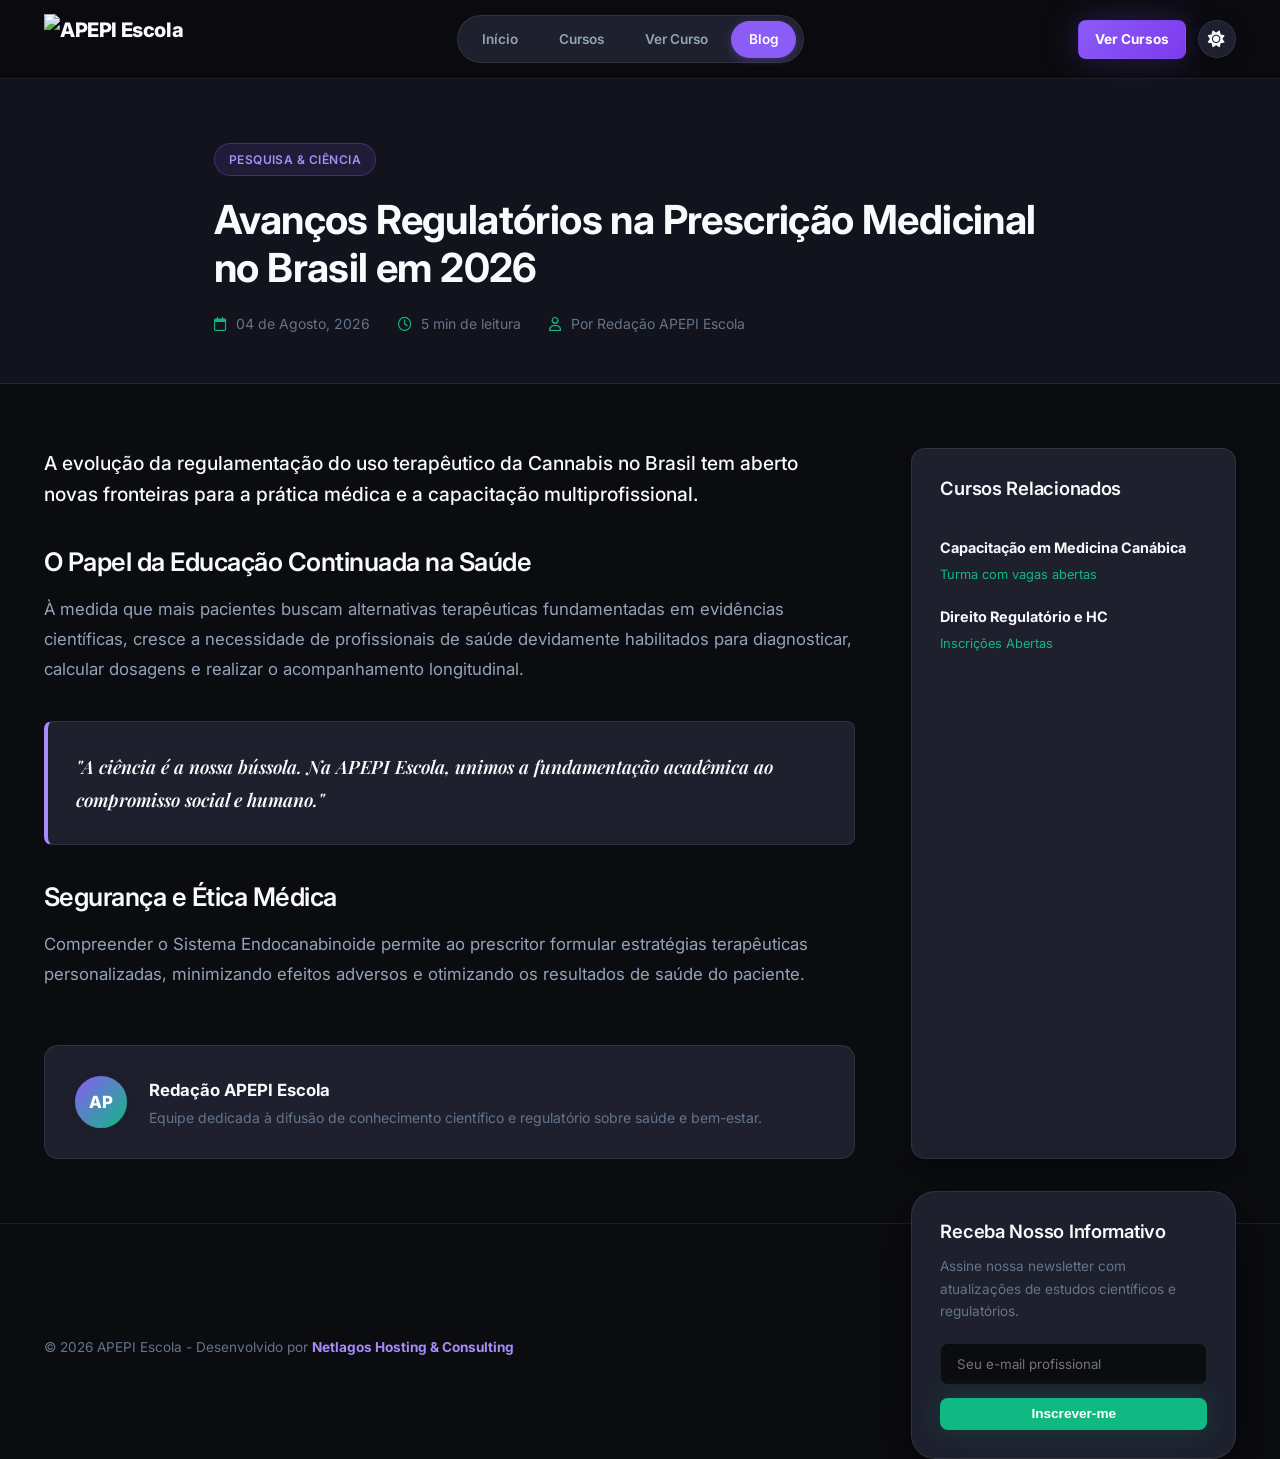
==== blog-single.html @ 11192f86 "Add files via upload" ====
<!DOCTYPE html>
<html lang="pt-BR" data-theme="dark">
<head>
  <meta charset="UTF-8">
  <meta name="viewport" content="width=device-width, initial-scale=1.0">
  <title>Avanços Regulatórios na Prescrição Medicinal - Blog APEPI Escola</title>
  <meta name="description" content="Artigo sobre a evolução da regulamentação do uso terapêutico da Cannabis no Brasil em 2026.">
  <link rel="stylesheet" href="styles.css">
</head>
<body>

  <header class="header-navbar">
    <div class="container navbar-content">
      <a href="index.html" class="brand-logo">
        <img src="assets/logo_apepi_escola_dark.png" alt="APEPI Escola" class="logo-img logo-dark">
        <img src="assets/logo_apepi_escola.png" alt="APEPI Escola" class="logo-img logo-light">
      </a>

      <nav>
        <ul class="nav-links" id="navLinks">
          <li><a href="index.html">Início</a></li>
          <li><a href="index.html#cursos">Cursos</a></li>
          <li><a href="course-detail.html">Ver Curso</a></li>
          <li><a href="blog-single.html" class="active">Blog</a></li>
        </ul>
      </nav>

      <div class="nav-actions">
        <a href="index.html#cursos" class="btn btn-primary btn-sm">Ver Cursos</a>
        <button id="themeToggleBtn" class="theme-toggle-btn" title="Mudar para Modo Claro" aria-label="Mudar para Modo Claro">
          <i class="fa-solid fa-sun"></i>
        </button>
        <button class="mobile-menu-btn" id="mobileMenuBtn" aria-label="Abrir Menu">
          <i class="fa-solid fa-bars"></i>
        </button>
      </div>
    </div>
  </header>

  <section style="padding: 4rem 0 3rem; background: var(--bg-secondary); border-bottom: 1px solid var(--border-color);">
    <div class="container" style="max-width: 900px;">
      <span class="badge badge-purple" style="margin-bottom: 1.25rem;">Pesquisa & Ciência</span>
      <h1 style="font-size:2.5rem; margin-bottom: 1.25rem; line-height:1.2;">Avanços Regulatórios na Prescrição Medicinal no Brasil em 2026</h1>

      <div style="display:flex; align-items:center; gap: 1.75rem; color: var(--text-muted); font-size:0.875rem; flex-wrap:wrap;">
        <span><i class="fa-regular fa-calendar" style="color:var(--secondary); margin-right:0.35rem;"></i> 04 de Agosto, 2026</span>
        <span><i class="fa-regular fa-clock" style="color:var(--secondary); margin-right:0.35rem;"></i> 5 min de leitura</span>
        <span><i class="fa-regular fa-user" style="color:var(--secondary); margin-right:0.35rem;"></i> Por Redação APEPI Escola</span>
      </div>
    </div>
  </section>

  <main class="container" style="padding: 4rem 1.5rem; display:grid; grid-template-columns: 2.5fr 1fr; gap: 3.5rem;">
    <article style="line-height: 1.8; color: var(--text-secondary); font-size: 1.05rem;">
      <p style="font-size: 1.2rem; color: var(--text-primary); font-weight: 500; line-height:1.6; margin-bottom: 1.75rem;">
        A evolução da regulamentação do uso terapêutico da Cannabis no Brasil tem aberto novas fronteiras para a prática médica e a capacitação multiprofissional.
      </p>

      <h2 style="font-size: 1.6rem; color: var(--text-primary); margin: 2.25rem 0 1rem; letter-spacing:-0.02em;">O Papel da Educação Continuada na Saúde</h2>
      <p>
        À medida que mais pacientes buscam alternativas terapêuticas fundamentadas em evidências científicas, cresce a necessidade de profissionais de saúde devidamente habilitados para diagnosticar, calcular dosagens e realizar o acompanhamento longitudinal.
      </p>

      <div style="background: var(--surface); border-left: 4px solid var(--primary-hover); padding: 1.75rem; border-radius: 8px; margin: 2.25rem 0; border: 1px solid var(--border-color); border-left: 4px solid var(--primary-hover);">
        <p class="font-serif" style="margin: 0; color: var(--text-primary); font-size:1.15rem;">
          "A ciência é a nossa bússola. Na APEPI Escola, unimos a fundamentação acadêmica ao compromisso social e humano."
        </p>
      </div>

      <h2 style="font-size: 1.6rem; color: var(--text-primary); margin: 2.25rem 0 1rem; letter-spacing:-0.02em;">Segurança e Ética Médica</h2>
      <p>
        Compreender o Sistema Endocanabinoide permite ao prescritor formular estratégias terapêuticas personalizadas, minimizando efeitos adversos e otimizando os resultados de saúde do paciente.
      </p>

      <div style="background: var(--surface); padding: 1.75rem; border-radius: var(--radius-md); margin-top: 3.5rem; display: flex; gap: 1.25rem; align-items: center; border: 1px solid var(--border-color);">
        <div class="avatar" style="width: 56px; height: 56px; font-weight:800;">AP</div>
        <div>
          <strong style="color: var(--text-primary); font-size:1.05rem; display:block;">Redação APEPI Escola</strong>
          <p style="font-size: 0.875rem; color: var(--text-muted); margin: 0;">Equipe dedicada à difusão de conhecimento científico e regulatório sobre saúde e bem-estar.</p>
        </div>
      </div>
    </article>

    <aside>
      <div class="feature-card" style="margin-bottom: 2rem; padding:1.75rem;">
        <h4 style="margin-bottom:1.25rem;">Cursos Relacionados</h4>
        <ul class="footer-links" style="margin-top: 1rem;">
          <li style="margin-bottom: 1.25rem;">
            <a href="course-detail.html" style="font-weight: 700; color: var(--text-primary); display:block; margin-bottom:0.25rem;">Capacitação em Medicina Canábica</a>
            <p style="font-size:0.8rem; color: var(--secondary); margin:0;">Turma com vagas abertas</p>
          </li>
          <li>
            <a href="course-detail.html" style="font-weight: 700; color: var(--text-primary); display:block; margin-bottom:0.25rem;">Direito Regulatório e HC</a>
            <p style="font-size:0.8rem; color: var(--secondary); margin:0;">Inscrições Abertas</p>
          </li>
        </ul>
      </div>

      <div class="hero-preview-card" style="padding:1.75rem;">
        <h4 style="margin-bottom: 0.75rem;">Receba Nosso Informativo</h4>
        <p style="font-size:0.85rem; color: var(--text-muted); margin-bottom:1.25rem;">Assine nossa newsletter com atualizações de estudos científicos e regulatórios.</p>
        <input type="email" placeholder="Seu e-mail profissional" style="width:100%; padding:0.75rem 1rem; border-radius:var(--radius-sm); border:1px solid var(--border-color); background:var(--bg-primary); color:var(--text-primary); margin-bottom:0.85rem; font-family:var(--font-main);">
        <button class="btn btn-secondary btn-sm" style="width:100%;">Inscrever-me</button>
      </div>
    </aside>
  </main>

  <footer class="site-footer">
    <div class="container footer-bottom" style="border:none;">
      <span>&copy; 2026 APEPI Escola - Desenvolvido por <strong style="color:var(--primary-hover);">Netlagos Hosting & Consulting</strong></span>
      <a href="index.html" class="btn btn-outline btn-sm">Voltar ao Início</a>
    </div>
  </footer>

  <script src="script.js"></script>
</body>
</html>
---- styles.css ----
@import url('https://fonts.googleapis.com/css2?family=Inter:ital,opsz,wght@0,14..32,300..700;1,14..32,300..700&family=Playfair+Display:ital,wght@0,600;0,700;1,600&display=swap');
@import url('https://cdnjs.cloudflare.com/ajax/libs/font-awesome/6.4.0/css/all.min.css');

:root {
  
  --bg-primary: #0B0C10;
  --bg-secondary: #12131C;
  --bg-tertiary: #181A26;
  --surface: #1E202E;
  --surface-hover: #272A3B;

  --text-primary: #F8FAFC;
  --text-secondary: #94A3B8;
  --text-muted: #64748B;

  --primary: #8B5CF6;       
  --primary-hover: #A78BFA;
  --primary-active: #7C3AED;
  --primary-light: rgba(139, 92, 246, 0.12);

  --secondary: #10B981;     
  --secondary-hover: #34D399;
  --secondary-active: #059669;
  --secondary-light: rgba(16, 185, 129, 0.12);

  --accent-gold: #F59E0B;   
  --accent-gold-light: rgba(245, 158, 11, 0.15);

  --success: #10B981;
  --warning: #F59E0B;
  --error: #EF4444;

  --text-on-primary: #FFFFFF;
  --text-on-secondary: #FFFFFF;

  --radius-sm: 8px;
  --radius-md: 14px;
  --radius-lg: 24px;
  --radius-full: 9999px;

  --shadow-sm: 0 4px 16px rgba(0, 0, 0, 0.3);
  --shadow-md: 0 10px 30px rgba(0, 0, 0, 0.4);
  --shadow-lg: 0 20px 50px rgba(0, 0, 0, 0.6);
  --shadow-glow: 0 0 35px rgba(139, 92, 246, 0.25);
  --shadow-emerald: 0 0 30px rgba(16, 185, 129, 0.2);

  --glass-bg: rgba(11, 12, 16, 0.82);
  --glass-card: rgba(30, 32, 46, 0.7);
  --border-color: rgba(255, 255, 255, 0.08);
  --border-hover: rgba(139, 92, 246, 0.4);

  --font-main: 'Inter', -apple-system, BlinkMacSystemFont, 'Segoe UI', Roboto, sans-serif;
  --font-serif: 'Playfair Display', Georgia, serif;
  --transition: all 0.3s cubic-bezier(0.16, 1, 0.3, 1);
}

[data-theme="light"] {
  --bg-primary: #FAFAFC;
  --bg-secondary: #F1F5F9;
  --bg-tertiary: #E2E8F0;
  --surface: #FFFFFF;
  --surface-hover: #F8FAFC;

  --text-primary: #0F172A;
  --text-secondary: #475569;
  --text-muted: #94A3B8;

  --primary: #6D28D9;
  --primary-hover: #7C3AED;
  --primary-active: #5B21B6;
  --primary-light: rgba(109, 40, 217, 0.08);

  --secondary: #059669;
  --secondary-hover: #10B981;
  --secondary-active: #047857;
  --secondary-light: rgba(5, 150, 105, 0.08);

  --accent-gold: #D97706;
  --accent-gold-light: rgba(217, 119, 6, 0.1);

  --text-on-primary: #FFFFFF;
  --text-on-secondary: #FFFFFF;

  --shadow-sm: 0 4px 16px rgba(15, 23, 42, 0.04);
  --shadow-md: 0 10px 30px rgba(15, 23, 42, 0.08);
  --shadow-lg: 0 20px 40px rgba(15, 23, 42, 0.12);
  --shadow-glow: 0 0 25px rgba(109, 40, 217, 0.15);
  --shadow-emerald: 0 0 25px rgba(5, 150, 105, 0.12);

  --glass-bg: rgba(250, 250, 252, 0.88);
  --glass-card: rgba(255, 255, 255, 0.9);
  --border-color: rgba(15, 23, 42, 0.08);
  --border-hover: rgba(109, 40, 217, 0.3);
}

*, *::before, *::after {
  box-sizing: border-box;
  margin: 0;
  padding: 0;
}

html {
  scroll-behavior: smooth;
  font-size: 16px;
}

body {
  background-color: var(--bg-primary);
  color: var(--text-primary);
  font-family: var(--font-main);
  line-height: 1.65;
  font-weight: 400;
  overflow-x: hidden;
  -webkit-font-smoothing: antialiased;
  -moz-osx-font-smoothing: grayscale;
  transition: background-color 0.3s ease, color 0.3s ease;
}

a {
  color: var(--text-primary);
  text-decoration: none;
  transition: var(--transition);
}

a:hover {
  color: var(--primary-hover);
}

h1, h2, h3, h4, h5, h6 {
  color: var(--text-primary);
  font-weight: 600;
  line-height: 1.25;
  letter-spacing: -0.015em;
}

h1 { font-size: 3.25rem; font-weight: 700; }
h2 { font-size: 2.1rem; font-weight: 600; }
h3 { font-size: 1.35rem; font-weight: 600; }
h4 { font-size: 1.15rem; font-weight: 600; }

.font-serif {
  font-family: var(--font-serif);
  font-weight: 600;
  font-style: italic;
}

p {
  color: var(--text-secondary);
  margin-bottom: 1rem;
}

p.muted {
  color: var(--text-muted);
}

.container {
  width: 100%;
  max-width: 1240px;
  margin: 0 auto;
  padding: 0 1.5rem;
}

.header-navbar {
  position: sticky;
  top: 0;
  z-index: 1000;
  background: var(--glass-bg);
  backdrop-filter: blur(24px);
  -webkit-backdrop-filter: blur(24px);
  border-bottom: 1px solid var(--border-color);
  padding: 0.85rem 0;
  transition: var(--transition);
}

.navbar-content {
  display: flex;
  align-items: center;
  justify-content: space-between;
  gap: 1.5rem;
}

.brand-logo {
  display: flex;
  align-items: center;
  gap: 0.75rem;
  font-size: 1.25rem;
  font-weight: 800;
  color: var(--text-primary);
  letter-spacing: -0.02em;
  white-space: nowrap;
}

.brand-logo .logo-img {
  height: clamp(42px, 4vw, 58px);
  max-height: 60px;
  width: auto;
  max-width: 240px;
  object-fit: contain;
  display: block;
  transition: var(--transition);
}

.site-footer .brand-logo .logo-img {
  height: clamp(40px, 3.5vw, 52px);
  max-width: 220px;
}

.brand-logo .logo-dark {
  display: none;
}

.brand-logo .logo-light {
  display: block;
}

[data-theme="dark"] .brand-logo .logo-dark {
  display: block;
}

[data-theme="dark"] .brand-logo .logo-light {
  display: none;
}

[data-theme="light"] .brand-logo .logo-dark {
  display: none;
}

[data-theme="light"] .brand-logo .logo-light {
  display: block;
}

.brand-logo:hover .logo-img {
  transform: scale(1.03);
}

.brand-logo .logo-icon {
  width: 38px;
  height: 38px;
  background: linear-gradient(135deg, var(--primary), var(--secondary));
  border-radius: var(--radius-sm);
  display: flex;
  align-items: center;
  justify-content: center;
  color: #FFFFFF;
  font-size: 1.1rem;
  box-shadow: 0 4px 14px rgba(139, 92, 246, 0.35);
}

.brand-logo span strong {
  color: var(--primary-hover);
  font-weight: 800;
}

.nav-links {
  display: flex;
  align-items: center;
  gap: 0.35rem;
  list-style: none;
  background: var(--surface);
  padding: 0.3rem 0.4rem;
  border-radius: var(--radius-full);
  border: 1px solid var(--border-color);
}

.nav-links li a {
  display: inline-block;
  padding: 0.45rem 1.1rem;
  border-radius: var(--radius-full);
  font-size: 0.85rem;
  font-weight: 600;
  color: var(--text-secondary);
  white-space: nowrap;
  transition: var(--transition);
  text-align: center;
}

.nav-links li a:hover {
  color: var(--text-primary);
  background: var(--surface-hover);
}

.nav-links li a.active {
  color: #FFFFFF !important;
  background: var(--primary);
  box-shadow: 0 2px 10px rgba(139, 92, 246, 0.35);
}

.nav-actions {
  display: flex;
  align-items: center;
  gap: 0.75rem;
  white-space: nowrap;
}

.theme-toggle-btn {
  width: 38px;
  height: 38px;
  border-radius: var(--radius-full);
  background: var(--surface);
  border: 1px solid var(--border-color);
  color: var(--text-primary);
  display: flex;
  align-items: center;
  justify-content: center;
  font-size: 1.05rem;
  cursor: pointer;
  transition: var(--transition);
  box-shadow: var(--shadow-sm);
}
  cursor: pointer;
  transition: var(--transition);
  box-shadow: var(--shadow-sm);
}

.theme-toggle-btn:hover {
  background: var(--surface-hover);
  color: var(--secondary);
  transform: rotate(15deg) scale(1.05);
  border-color: var(--secondary);
}

.mobile-menu-btn {
  display: none;
  background: transparent;
  border: none;
  color: var(--text-primary);
  font-size: 1.4rem;
  cursor: pointer;
}

.btn {
  display: inline-flex;
  align-items: center;
  justify-content: center;
  gap: 0.6rem;
  padding: 0.75rem 1.5rem;
  font-size: 0.925rem;
  font-weight: 700;
  border-radius: var(--radius-md);
  cursor: pointer;
  border: 1px solid transparent;
  transition: var(--transition);
  text-align: center;
  white-space: nowrap;
}

.btn-primary {
  background: linear-gradient(135deg, var(--primary), var(--primary-active));
  color: var(--text-on-primary) !important;
  box-shadow: var(--shadow-glow);
}

.btn-primary:hover {
  background: linear-gradient(135deg, var(--primary-hover), var(--primary));
  transform: translateY(-2px);
  box-shadow: 0 8px 25px rgba(139, 92, 246, 0.4);
}

.btn-secondary {
  background: var(--secondary);
  color: var(--text-on-secondary) !important;
  box-shadow: var(--shadow-emerald);
}

.btn-secondary:hover {
  background: var(--secondary-hover);
  transform: translateY(-2px);
}

.btn-outline {
  background: transparent;
  color: var(--text-primary) !important;
  border-color: var(--border-color);
}

.btn-outline:hover {
  border-color: var(--primary);
  background: var(--primary-light);
  color: var(--primary-hover) !important;
}

.btn-ghost {
  background: var(--surface);
  color: var(--text-primary) !important;
  border-color: var(--border-color);
}

.btn-ghost:hover {
  background: var(--surface-hover);
  border-color: var(--secondary);
}

.btn-sm {
  padding: 0.45rem 1rem;
  font-size: 0.85rem;
  border-radius: var(--radius-sm);
}

.btn-lg {
  padding: 1rem 2rem;
  font-size: 1.05rem;
  border-radius: var(--radius-md);
}

.badge {
  display: inline-flex;
  align-items: center;
  gap: 0.4rem;
  padding: 0.35rem 0.85rem;
  border-radius: var(--radius-full);
  font-size: 0.75rem;
  font-weight: 600;
  text-transform: uppercase;
  letter-spacing: 0.04em;
}

.badge-purple {
  background: var(--primary-light);
  color: var(--primary-hover);
  border: 1px solid rgba(139, 92, 246, 0.3);
}

.badge-green {
  background: var(--secondary-light);
  color: var(--secondary-hover);
  border: 1px solid rgba(16, 185, 129, 0.3);
}

.badge-gold {
  background: var(--accent-gold-light);
  color: var(--accent-gold);
  border: 1px solid rgba(245, 158, 11, 0.3);
}

.hero-section {
  padding: 4.5rem 0 3.5rem;
  background: radial-gradient(circle at 80% 10%, rgba(139, 92, 246, 0.12) 0%, transparent 60%),
              radial-gradient(circle at 20% 80%, rgba(16, 185, 129, 0.08) 0%, transparent 50%),
              var(--bg-primary);
  position: relative;
  overflow: hidden;
}

.hero-slider-container {
  position: relative;
  width: 100%;
}

.hero-slides-track {
  display: flex;
  transition: transform 0.65s cubic-bezier(0.16, 1, 0.3, 1);
  width: 100%;
}

.hero-slide {
  min-width: 100%;
  box-sizing: border-box;
  opacity: 0.3;
  transform: scale(0.98);
  transition: opacity 0.65s ease, transform 0.65s ease;
  pointer-events: none;
}

.hero-slide.active {
  opacity: 1;
  transform: scale(1);
  pointer-events: auto;
}

.hero-grid {
  display: grid;
  grid-template-columns: 1.15fr 0.85fr;
  gap: 3.5rem;
  align-items: center;
}

.hero-content .tagline {
  margin-bottom: 1.25rem;
}

.hero-title {
  font-size: 3.25rem;
  line-height: 1.15;
  margin-bottom: 1.5rem;
}

.hero-title .gradient-text {
  background: linear-gradient(135deg, var(--primary-hover) 0%, var(--secondary-hover) 100%);
  -webkit-background-clip: text;
  -webkit-text-fill-color: transparent;
}

.hero-description {
  font-size: 1.1rem;
  color: var(--text-secondary);
  margin-bottom: 2.25rem;
  max-width: 620px;
  line-height: 1.7;
}

.hero-cta {
  display: flex;
  align-items: center;
  gap: 1.25rem;
  flex-wrap: wrap;
  margin-bottom: 3.5rem;
}

.hero-stats {
  display: flex;
  gap: 2.5rem;
  border-top: 1px solid var(--border-color);
  padding-top: 2.25rem;
}

.stat-item h4 {
  font-size: 1.85rem;
  color: var(--text-primary);
  font-weight: 600;
  letter-spacing: -0.015em;
}

.stat-item h4 span {
  color: var(--secondary);
}

.stat-item p {
  font-size: 0.85rem;
  color: var(--text-muted);
  margin: 0;
  font-weight: 500;
}

.hero-visual {
  position: relative;
}

.hero-preview-card {
  background: var(--surface);
  border: 1px solid var(--border-color);
  border-radius: var(--radius-lg);
  overflow: hidden;
  box-shadow: var(--shadow-lg);
  position: relative;
  transition: var(--transition);
}

.hero-preview-card:hover {
  border-color: var(--primary-hover);
  box-shadow: var(--shadow-glow);
}

.hero-preview-thumb {
  width: 100%;
  height: 240px;
  background: linear-gradient(135deg, #1E1B4B 0%, #064E3B 100%);
  position: relative;
  display: flex;
  align-items: center;
  justify-content: center;
  cursor: pointer;
}

.play-trigger {
  width: 68px;
  height: 68px;
  border-radius: var(--radius-full);
  background: rgba(255, 255, 255, 0.2);
  backdrop-filter: blur(12px);
  border: 2px solid rgba(255, 255, 255, 0.8);
  color: #FFFFFF;
  display: flex;
  align-items: center;
  justify-content: center;
  font-size: 1.5rem;
  padding-left: 4px;
  transition: var(--transition);
  box-shadow: 0 0 30px rgba(0, 0, 0, 0.4);
}

.hero-preview-thumb:hover .play-trigger {
  transform: scale(1.1);
  background: var(--primary);
  border-color: #FFFFFF;
}

.hero-preview-body {
  padding: 1.75rem;
}

.floating-badge {
  position: absolute;
  bottom: -18px;
  left: -20px;
  background: var(--surface);
  border: 1px solid var(--secondary);
  border-radius: var(--radius-md);
  padding: 0.9rem 1.25rem;
  display: flex;
  align-items: center;
  gap: 1rem;
  box-shadow: var(--shadow-md);
}

.floating-badge i {
  font-size: 1.6rem;
  color: var(--secondary);
}

.floating-badge strong {
  display: block;
  font-size: 0.9rem;
  color: var(--text-primary);
}

.floating-badge span {
  font-size: 0.775rem;
  color: var(--text-muted);
}

.slider-nav-controls {
  display: flex;
  align-items: center;
  justify-content: space-between;
  margin-top: 2.5rem;
  padding-top: 1.5rem;
  border-top: 1px solid var(--border-color);
  gap: 1.5rem;
  flex-wrap: wrap;
}

.slider-arrows {
  display: flex;
  gap: 0.75rem;
}

.slider-arrow-btn {
  width: 44px;
  height: 44px;
  border-radius: var(--radius-full);
  background: var(--surface);
  border: 1px solid var(--border-color);
  color: var(--text-primary);
  display: flex;
  align-items: center;
  justify-content: center;
  font-size: 1rem;
  cursor: pointer;
  transition: var(--transition);
  box-shadow: var(--shadow-sm);
}

.slider-arrow-btn:hover {
  background: var(--primary);
  color: #FFFFFF;
  border-color: var(--primary);
  transform: translateY(-2px);
  box-shadow: var(--shadow-glow);
}

.slider-indicators-wrapper {
  display: flex;
  align-items: center;
  gap: 1.5rem;
  flex: 1;
  max-width: 540px;
}

.slider-dots {
  display: flex;
  gap: 0.6rem;
  align-items: center;
}

.slider-dot {
  width: 10px;
  height: 10px;
  border-radius: var(--radius-full);
  background: var(--text-muted);
  opacity: 0.4;
  border: none;
  cursor: pointer;
  transition: var(--transition);
}

.slider-dot.active {
  width: 28px;
  opacity: 1;
  background: linear-gradient(90deg, var(--primary), var(--secondary));
}

.slider-counter {
  font-size: 0.85rem;
  font-weight: 700;
  color: var(--text-secondary);
  letter-spacing: 0.05em;
  white-space: nowrap;
}

.slider-progress-track {
  height: 4px;
  flex: 1;
  background: var(--surface);
  border: 1px solid var(--border-color);
  border-radius: var(--radius-full);
  overflow: hidden;
  position: relative;
}

.slider-progress-bar {
  height: 100%;
  width: 0%;
  background: linear-gradient(90deg, var(--primary), var(--secondary));
  transition: width 0.1s linear;
}

.section-header {
  text-align: center;
  max-width: 720px;
  margin: 0 auto 3.5rem;
}

.section-header h2 {
  margin-top: 0.6rem;
  margin-bottom: 0.85rem;
}

.category-pills {
  display: flex;
  justify-content: center;
  gap: 0.75rem;
  margin-top: 1.75rem;
  flex-wrap: wrap;
}

.pill-btn {
  padding: 0.55rem 1.25rem;
  border-radius: var(--radius-full);
  font-size: 0.875rem;
  font-weight: 600;
  background: var(--surface);
  border: 1px solid var(--border-color);
  color: var(--text-secondary);
  cursor: pointer;
  transition: var(--transition);
}

.pill-btn.active,
.pill-btn:hover {
  background: var(--primary);
  color: #FFFFFF;
  border-color: var(--primary);
  box-shadow: var(--shadow-glow);
}

.features-section {
  padding: 5.5rem 0;
  background-color: var(--bg-secondary);
}

.grid-3 {
  display: grid;
  grid-template-columns: repeat(3, 1fr);
  gap: 2rem;
}

.feature-card {
  background: var(--surface);
  border-radius: var(--radius-md);
  padding: 2.25rem;
  border: 1px solid var(--border-color);
  box-shadow: var(--shadow-sm);
  transition: var(--transition);
  height: 100%;
  display: flex;
  flex-direction: column;
}

.feature-card:hover {
  transform: translateY(-6px);
  border-color: var(--primary-hover);
  box-shadow: var(--shadow-md);
}

.feature-icon {
  width: 54px;
  height: 54px;
  border-radius: var(--radius-sm);
  background: var(--primary-light);
  color: var(--primary-hover);
  display: flex;
  align-items: center;
  justify-content: center;
  font-size: 1.4rem;
  margin-bottom: 1.5rem;
}

.courses-section {
  padding: 5.5rem 0;
}

.course-card {
  background: var(--surface);
  border-radius: var(--radius-md);
  overflow: hidden;
  border: 1px solid var(--border-color);
  box-shadow: var(--shadow-sm);
  display: flex;
  flex-direction: column;
  transition: var(--transition);
}

.course-card:hover {
  transform: translateY(-8px);
  box-shadow: var(--shadow-lg);
  border-color: var(--secondary);
}

.course-thumb {
  height: 210px;
  position: relative;
  overflow: hidden;
  background: linear-gradient(135deg, var(--bg-secondary), var(--surface-hover));
  display: flex;
  align-items: center;
  justify-content: center;
}

.course-thumb-gradient-1 {
  background: linear-gradient(135deg, #2E1065 0%, #064E3B 100%);
}

.course-thumb-gradient-2 {
  background: linear-gradient(135deg, #1E293B 0%, #4C1D95 100%);
}

.course-thumb-gradient-3 {
  background: linear-gradient(135deg, #065F46 0%, #111827 100%);
}

.course-thumb i.main-icon {
  font-size: 3.5rem;
  color: rgba(255, 255, 255, 0.25);
  transition: var(--transition);
}

.course-card:hover .course-thumb i.main-icon {
  transform: scale(1.15);
  color: rgba(255, 255, 255, 0.4);
}

.course-thumb .badge {
  position: absolute;
  top: 1rem;
  right: 1rem;
  z-index: 2;
}

.course-body {
  padding: 1.75rem;
  flex: 1;
  display: flex;
  flex-direction: column;
}

.course-meta {
  display: flex;
  gap: 1rem;
  font-size: 0.825rem;
  color: var(--text-muted);
  margin-bottom: 0.75rem;
  align-items: center;
}

.course-meta span i {
  color: var(--secondary);
  margin-right: 0.35rem;
}

.course-title {
  font-size: 1.25rem;
  margin-bottom: 0.75rem;
  line-height: 1.35;
}

.course-rating {
  display: flex;
  align-items: center;
  gap: 0.4rem;
  font-size: 0.85rem;
  color: var(--accent-gold);
  margin-bottom: 1rem;
  font-weight: 700;
}

.course-footer {
  margin-top: auto;
  padding-top: 1.25rem;
  border-top: 1px solid var(--border-color);
  display: flex;
  align-items: center;
  justify-content: space-between;
}

.course-price {
  font-size: 1.35rem;
  font-weight: 800;
  color: var(--text-primary);
}

.palette-section {
  padding: 5rem 0;
  background: var(--bg-tertiary);
  border-top: 1px solid var(--border-color);
}

.swatch-grid {
  display: grid;
  grid-template-columns: repeat(auto-fit, minmax(200px, 1fr));
  gap: 1.25rem;
}

.swatch-card {
  border-radius: var(--radius-md);
  padding: 1.35rem;
  border: 1px solid var(--border-color);
  display: flex;
  flex-direction: column;
  justify-content: space-between;
  height: 130px;
  font-weight: 700;
  font-size: 0.9rem;
  box-shadow: var(--shadow-sm);
}

.wcag-badge {
  font-size: 0.725rem;
  padding: 0.25rem 0.6rem;
  border-radius: 4px;
  align-self: flex-start;
  font-weight: 700;
}

.testimonials-section {
  padding: 5.5rem 0;
  background-color: var(--bg-secondary);
}

.testimonial-card {
  background: var(--surface);
  padding: 2.25rem;
  border-radius: var(--radius-md);
  border: 1px solid var(--border-color);
  box-shadow: var(--shadow-sm);
  display: flex;
  flex-direction: column;
  justify-content: space-between;
}

.testimonial-card .quote-icon {
  font-size: 1.75rem;
  color: var(--primary-hover);
  margin-bottom: 1rem;
}

.user-profile {
  display: flex;
  align-items: center;
  gap: 1rem;
  margin-top: 1.75rem;
}

.avatar {
  width: 48px;
  height: 48px;
  border-radius: var(--radius-full);
  background: linear-gradient(135deg, var(--primary), var(--secondary));
  display: flex;
  align-items: center;
  justify-content: center;
  font-weight: 700;
  color: #FFFFFF;
  border: 2px solid var(--surface);
  box-shadow: 0 0 10px rgba(0,0,0,0.2);
}

.cta-banner {
  padding: 5.5rem 0;
  background: linear-gradient(135deg, var(--bg-secondary) 0%, var(--surface) 100%);
  border-top: 1px solid var(--border-color);
  text-align: center;
}

.cta-box {
  max-width: 800px;
  margin: 0 auto;
}

.site-footer {
  background: var(--bg-primary);
  border-top: 1px solid var(--border-color);
  padding: 4.5rem 0 2rem;
  color: var(--text-muted);
}

.footer-grid {
  display: grid;
  grid-template-columns: 2fr 1fr 1fr 1.5fr;
  gap: 3.5rem;
  margin-bottom: 3.5rem;
}

.footer-col h4 {
  color: var(--text-primary);
  margin-bottom: 1.25rem;
  font-size: 1.05rem;
}

.footer-links {
  list-style: none;
}

.footer-links li {
  margin-bottom: 0.65rem;
}

.footer-links a {
  color: var(--text-secondary);
  font-size: 0.9rem;
}

.footer-links a:hover {
  color: var(--secondary);
}

.footer-bottom {
  display: flex;
  justify-content: space-between;
  align-items: center;
  padding-top: 2rem;
  border-top: 1px solid var(--border-color);
  font-size: 0.85rem;
}

.modal-overlay {
  position: fixed;
  top: 0;
  left: 0;
  width: 100%;
  height: 100%;
  background: rgba(0, 0, 0, 0.85);
  backdrop-filter: blur(12px);
  z-index: 2000;
  display: flex;
  align-items: center;
  justify-content: center;
  opacity: 0;
  visibility: hidden;
  transition: var(--transition);
}

.modal-overlay.active {
  opacity: 1;
  visibility: visible;
}

.modal-content {
  background: var(--surface);
  width: 90%;
  max-width: 800px;
  border-radius: var(--radius-lg);
  border: 1px solid var(--border-color);
  overflow: hidden;
  box-shadow: var(--shadow-lg);
  position: relative;
  transform: scale(0.95);
  transition: var(--transition);
}

.modal-overlay.active .modal-content {
  transform: scale(1);
}

.modal-header {
  padding: 1.25rem 1.75rem;
  border-bottom: 1px solid var(--border-color);
  display: flex;
  align-items: center;
  justify-content: space-between;
}

.modal-close {
  background: transparent;
  border: none;
  color: var(--text-muted);
  font-size: 1.4rem;
  cursor: pointer;
  transition: var(--transition);
}

.modal-close:hover {
  color: var(--error);
}

.modal-body {
  padding: 2rem;
  text-align: center;
}

.video-placeholder {
  width: 100%;
  height: 380px;
  background: #000;
  border-radius: var(--radius-md);
  display: flex;
  flex-direction: column;
  align-items: center;
  justify-content: center;
  color: #FFF;
  position: relative;
}

@media (max-width: 1024px) {
  .nav-links {
    display: none;
    position: absolute;
    top: calc(100% + 0.5rem);
    left: 1.5rem;
    right: 1.5rem;
    width: auto;
    background: var(--surface);
    flex-direction: column;
    padding: 1rem;
    gap: 0.5rem;
    border-radius: var(--radius-md);
    border: 1px solid var(--border-color);
    box-shadow: var(--shadow-lg);
  }

  .nav-links li {
    width: 100%;
  }

  .nav-links li a {
    display: block;
    width: 100%;
    text-align: left;
    padding: 0.75rem 1.25rem;
  }

  .nav-links.show {
    display: flex;
  }

  .mobile-menu-btn {
    display: block;
  }
}

@media (max-width: 992px) {
  .hero-grid {
    grid-template-columns: 1fr;
    text-align: center;
  }

  .hero-title {
    font-size: 2.75rem;
  }

  .hero-cta, .hero-stats {
    justify-content: center;
  }

  .floating-badge {
    left: 50%;
    transform: translateX(-50%);
    bottom: -25px;
  }

  .grid-3 {
    grid-template-columns: repeat(2, 1fr);
  }

  .footer-grid {
    grid-template-columns: 1fr 1fr;
  }
}

@media (max-width: 768px) {
  .grid-3 {
    grid-template-columns: 1fr;
  }

  .footer-grid {
    grid-template-columns: 1fr;
  }

  .hero-title {
    font-size: 2.25rem;
  }

  .slider-nav-controls {
    flex-direction: column-reverse;
    align-items: center;
    gap: 1.25rem;
  }

  .slider-indicators-wrapper {
    width: 100%;
    max-width: 100%;
  }
}
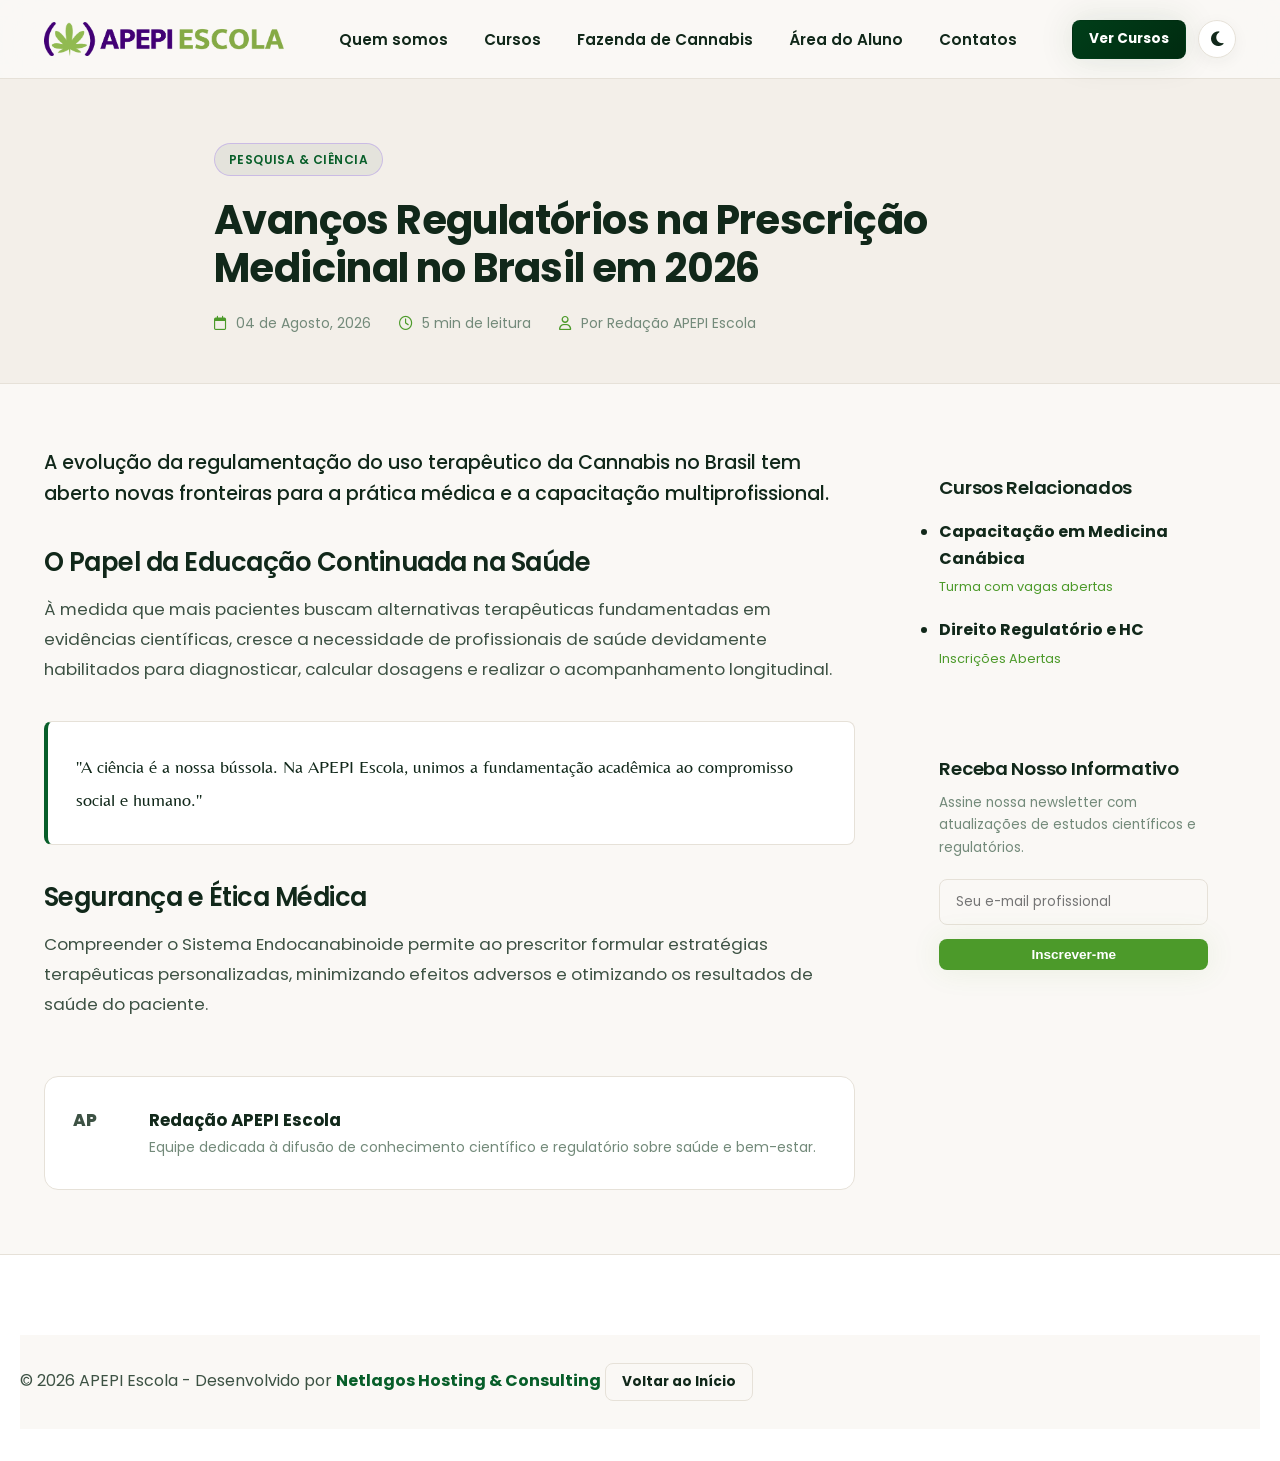
==== commit 37fdab4f: "Ajustes de responsividade em todos os dispositivos e otimizacao de contraste do tema dark" ====
--- a/blog-single.html
+++ b/blog-single.html
@@ -18,10 +18,11 @@
 
       <nav>
         <ul class="nav-links" id="navLinks">
-          <li><a href="index.html">Início</a></li>
+          <li><a href="quem-somos.html">Quem somos</a></li>
           <li><a href="index.html#cursos">Cursos</a></li>
-          <li><a href="course-detail.html">Ver Curso</a></li>
-          <li><a href="blog-single.html" class="active">Blog</a></li>
+          <li><a href="fazenda.html">Fazenda de Cannabis</a></li>
+          <li><a href="index.html#contato">Área do Aluno</a></li>
+          <li><a href="index.html#contato">Contatos</a></li>
         </ul>
       </nav>
 
@@ -50,7 +51,7 @@
     </div>
   </section>
 
-  <main class="container" style="padding: 4rem 1.5rem; display:grid; grid-template-columns: 2.5fr 1fr; gap: 3.5rem;">
+  <main class="container blog-main-layout">
     <article style="line-height: 1.8; color: var(--text-secondary); font-size: 1.05rem;">
       <p style="font-size: 1.2rem; color: var(--text-primary); font-weight: 500; line-height:1.6; margin-bottom: 1.75rem;">
         A evolução da regulamentação do uso terapêutico da Cannabis no Brasil tem aberto novas fronteiras para a prática médica e a capacitação multiprofissional.
--- a/styles.css
+++ b/styles.css
@@ -1,34 +1,34 @@
-@import url('https://fonts.googleapis.com/css2?family=Inter:ital,opsz,wght@0,14..32,300..700;1,14..32,300..700&family=Playfair+Display:ital,wght@0,600;0,700;1,600&display=swap');
+@import url('https://fonts.googleapis.com/css2?family=Belleza&family=Poppins:ital,wght@0,300;0,400;0,500;0,600;0,700;0,800;1,400&family=Inter:ital,opsz,wght@0,14..32,300..700;1,14..32,300..700&display=swap');
 @import url('https://cdnjs.cloudflare.com/ajax/libs/font-awesome/6.4.0/css/all.min.css');
 
 :root {
-  
-  --bg-primary: #0B0C10;
-  --bg-secondary: #12131C;
-  --bg-tertiary: #181A26;
-  --surface: #1E202E;
-  --surface-hover: #272A3B;
-
-  --text-primary: #F8FAFC;
-  --text-secondary: #94A3B8;
-  --text-muted: #64748B;
-
-  --primary: #8B5CF6;       
-  --primary-hover: #A78BFA;
-  --primary-active: #7C3AED;
-  --primary-light: rgba(139, 92, 246, 0.12);
-
-  --secondary: #10B981;     
-  --secondary-hover: #34D399;
-  --secondary-active: #059669;
-  --secondary-light: rgba(16, 185, 129, 0.12);
-
-  --accent-gold: #F59E0B;   
-  --accent-gold-light: rgba(245, 158, 11, 0.15);
-
-  --success: #10B981;
+  /* Warm Cream Design System (Default / Light Theme) */
+  --bg-primary: #FAF8F5;       /* Creme suave natural */
+  --bg-secondary: #F3EFE9;     /* Creme mais profundo para contrastes */
+  --bg-tertiary: #EAE3D8;      /* Creme médio para bordas/detalhes */
+  --surface: #FFFFFF;          /* Branco puro para cards */
+  --surface-hover: #FCFAF8;
+
+  --text-primary: #11281A;     /* Verde carvão muito escuro para máxima legibilidade */
+  --text-secondary: #3D5244;   /* Verde acinzentado médio */
+  --text-muted: #738A7A;       /* Verde acinzentado claro */
+
+  --primary: #003E19;          /* Deep Forest Green (Selo APEPI) */
+  --primary-hover: #075E29;
+  --primary-active: #002B10;
+  --primary-light: rgba(0, 62, 25, 0.06);
+
+  --secondary: #4C9A2A;        /* Leaf Green */
+  --secondary-hover: #3E831F;
+  --secondary-active: #2C5F13;
+  --secondary-light: rgba(76, 154, 42, 0.08);
+
+  --accent-gold: #D97706;      /* Ouro queimado para destaques premium */
+  --accent-gold-light: rgba(217, 119, 6, 0.1);
+
+  --success: #2E7D32;
   --warning: #F59E0B;
-  --error: #EF4444;
+  --error: #C62828;
 
   --text-on-primary: #FFFFFF;
   --text-on-secondary: #FFFFFF;
@@ -38,59 +38,97 @@
   --radius-lg: 24px;
   --radius-full: 9999px;
 
-  --shadow-sm: 0 4px 16px rgba(0, 0, 0, 0.3);
-  --shadow-md: 0 10px 30px rgba(0, 0, 0, 0.4);
-  --shadow-lg: 0 20px 50px rgba(0, 0, 0, 0.6);
-  --shadow-glow: 0 0 35px rgba(139, 92, 246, 0.25);
-  --shadow-emerald: 0 0 30px rgba(16, 185, 129, 0.2);
-
-  --glass-bg: rgba(11, 12, 16, 0.82);
-  --glass-card: rgba(30, 32, 46, 0.7);
-  --border-color: rgba(255, 255, 255, 0.08);
-  --border-hover: rgba(139, 92, 246, 0.4);
-
-  --font-main: 'Inter', -apple-system, BlinkMacSystemFont, 'Segoe UI', Roboto, sans-serif;
-  --font-serif: 'Playfair Display', Georgia, serif;
-  --transition: all 0.3s cubic-bezier(0.16, 1, 0.3, 1);
-}
-
-[data-theme="light"] {
-  --bg-primary: #FAFAFC;
-  --bg-secondary: #F1F5F9;
-  --bg-tertiary: #E2E8F0;
-  --surface: #FFFFFF;
-  --surface-hover: #F8FAFC;
-
-  --text-primary: #0F172A;
-  --text-secondary: #475569;
-  --text-muted: #94A3B8;
-
-  --primary: #6D28D9;
-  --primary-hover: #7C3AED;
-  --primary-active: #5B21B6;
-  --primary-light: rgba(109, 40, 217, 0.08);
-
-  --secondary: #059669;
-  --secondary-hover: #10B981;
-  --secondary-active: #047857;
-  --secondary-light: rgba(5, 150, 105, 0.08);
-
-  --accent-gold: #D97706;
-  --accent-gold-light: rgba(217, 119, 6, 0.1);
-
-  --text-on-primary: #FFFFFF;
-  --text-on-secondary: #FFFFFF;
-
-  --shadow-sm: 0 4px 16px rgba(15, 23, 42, 0.04);
-  --shadow-md: 0 10px 30px rgba(15, 23, 42, 0.08);
-  --shadow-lg: 0 20px 40px rgba(15, 23, 42, 0.12);
-  --shadow-glow: 0 0 25px rgba(109, 40, 217, 0.15);
-  --shadow-emerald: 0 0 25px rgba(5, 150, 105, 0.12);
-
-  --glass-bg: rgba(250, 250, 252, 0.88);
-  --glass-card: rgba(255, 255, 255, 0.9);
-  --border-color: rgba(15, 23, 42, 0.08);
-  --border-hover: rgba(109, 40, 217, 0.3);
+  --shadow-sm: 0 4px 16px rgba(17, 40, 26, 0.05);
+  --shadow-md: 0 10px 30px rgba(17, 40, 26, 0.08);
+  --shadow-lg: 0 20px 50px rgba(17, 40, 26, 0.12);
+  --shadow-glow: 0 0 35px rgba(0, 62, 25, 0.12);
+  --shadow-emerald: 0 0 30px rgba(76, 154, 42, 0.1);
+
+  --glass-bg: rgba(250, 248, 245, 0.85);
+  --glass-card: rgba(255, 255, 255, 0.85);
+  --border-color: #E6E1D8;
+  --border-hover: rgba(0, 62, 25, 0.3);
+
+  --font-main: 'Poppins', 'Inter', -apple-system, BlinkMacSystemFont, 'Segoe UI', Roboto, sans-serif;
+  --font-serif: 'Belleza', 'Playfair Display', Georgia, serif;
+  --transition: all 0.35s cubic-bezier(0.16, 1, 0.3, 1);
+}
+
+[data-theme="dark"] {
+  /* Premium Luminous Emerald Obsidian Theme */
+  --bg-primary: #070C0A;       /* Preto carvão com profundidade florestal */
+  --bg-secondary: #0D1411;     /* Superfície secundária refinada */
+  --bg-tertiary: #131E19;      /* Tom de divisão e cartões profundos */
+  --surface: #101914;          /* Ardósia escura com toque esmeralda */
+  --surface-hover: #17241D;    /* Destaque ao passar o mouse */
+
+  --text-primary: #F1F7F4;     /* Branco esmeralda límpido e de altíssimo contraste */
+  --text-secondary: #B0C4B8;   /* Cinza esverdeado claro altamente legível */
+  --text-muted: #7E9689;       /* Tom atenuado, porém claro e nítido */
+
+  --primary: #2EAD65;          /* Verde Esmeralda Vibrante (Leitura perfeita sobre fundo escuro) */
+  --primary-hover: #3ADB7F;    /* Esmeralda luminoso em hover */
+  --primary-active: #228B4E;   /* Esmeralda denso para estados ativos */
+  --primary-light: rgba(46, 173, 101, 0.16);
+
+  --secondary: #4ADE80;        /* Verde Folha Luminous para ícones, badges e destaques */
+  --secondary-hover: #22C55E;  /* Verde vibrante para hover */
+  --secondary-active: #16A34A;
+  --secondary-light: rgba(74, 222, 128, 0.15);
+
+  --accent-gold: #F59E0B;      /* Dourado quente e radiante para destaques premium */
+  --accent-gold-light: rgba(245, 158, 11, 0.15);
+
+  --text-on-primary: #050806;
+  --text-on-secondary: #050806;
+
+  --shadow-sm: 0 4px 20px rgba(0, 0, 0, 0.6);
+  --shadow-md: 0 12px 35px rgba(0, 0, 0, 0.7);
+  --shadow-lg: 0 24px 60px rgba(0, 0, 0, 0.8);
+  --shadow-glow: 0 0 25px rgba(46, 173, 101, 0.25);      /* Brilho esmeralda sofisticado */
+  --shadow-emerald: 0 0 25px rgba(74, 222, 128, 0.2);   /* Brilho folha luminoso */
+
+  --glass-bg: rgba(7, 12, 10, 0.92);
+  --glass-card: rgba(16, 25, 20, 0.9);
+  --border-color: rgba(255, 255, 255, 0.08);       /* Linhas de divisão sutis e elegantes */
+  --border-hover: rgba(74, 222, 128, 0.4);
+}
+
+/* Specific Dark Mode Icon & Contrast Enhancements */
+[data-theme="dark"] .stat-icon-wrapper,
+[data-theme="dark"] .dif-icon-holder,
+[data-theme="dark"] .card-badge-icon,
+[data-theme="dark"] .acc-icon,
+[data-theme="dark"] .sticky-icon,
+[data-theme="dark"] .flow-step-icon,
+[data-theme="dark"] .cfc-icon-wrapper,
+[data-theme="dark"] .aud-icon,
+[data-theme="dark"] .contact-icon-pill,
+[data-theme="dark"] .cta-icon-holder,
+[data-theme="dark"] .service-inc-card i {
+  color: var(--secondary) !important;
+  background: var(--secondary-light);
+  border: 1px solid rgba(74, 222, 128, 0.2);
+  box-shadow: 0 0 15px rgba(74, 222, 128, 0.12);
+}
+
+[data-theme="dark"] .btn-primary {
+  background: linear-gradient(135deg, #259654, #1B7540);
+  color: #FFFFFF !important;
+}
+
+[data-theme="dark"] .btn-primary:hover {
+  background: linear-gradient(135deg, #2EAD65, #228B4E);
+  box-shadow: 0 8px 25px rgba(46, 173, 101, 0.4);
+}
+
+[data-theme="dark"] .btn-secondary {
+  background: var(--secondary);
+  color: #050806 !important;
+}
+
+[data-theme="dark"] .btn-secondary:hover {
+  background: var(--secondary-hover);
 }
 
 *, *::before, *::after {
@@ -140,8 +178,7 @@
 
 .font-serif {
   font-family: var(--font-serif);
-  font-weight: 600;
-  font-style: italic;
+  font-style: normal;
 }
 
 p {
@@ -254,35 +291,55 @@
 .nav-links {
   display: flex;
   align-items: center;
-  gap: 0.35rem;
+  gap: 2.25rem;
   list-style: none;
-  background: var(--surface);
-  padding: 0.3rem 0.4rem;
-  border-radius: var(--radius-full);
-  border: 1px solid var(--border-color);
+  background: transparent;
+  padding: 0;
+  border-radius: 0;
+  border: none;
+  margin: 0;
 }
 
 .nav-links li a {
+  position: relative;
   display: inline-block;
-  padding: 0.45rem 1.1rem;
-  border-radius: var(--radius-full);
-  font-size: 0.85rem;
+  padding: 0.5rem 0;
+  font-size: 0.95rem;
   font-weight: 600;
-  color: var(--text-secondary);
+  color: var(--text-primary);
   white-space: nowrap;
-  transition: var(--transition);
-  text-align: center;
+  transition: color 0.25s ease;
+  text-decoration: none;
+}
+
+.nav-links li a::after {
+  content: '';
+  position: absolute;
+  bottom: -2px;
+  left: 0;
+  width: 100%;
+  height: 2.5px;
+  background-color: var(--primary);
+  border-radius: 2px;
+  transform: scaleX(0);
+  transform-origin: center;
+  transition: transform 0.25s cubic-bezier(0.16, 1, 0.3, 1);
 }
 
 .nav-links li a:hover {
-  color: var(--text-primary);
-  background: var(--surface-hover);
+  color: var(--primary-hover);
 }
 
 .nav-links li a.active {
-  color: #FFFFFF !important;
-  background: var(--primary);
-  box-shadow: 0 2px 10px rgba(139, 92, 246, 0.35);
+  color: var(--primary) !important;
+  font-weight: 700;
+  background: transparent;
+  box-shadow: none;
+}
+
+.nav-links li a.active::after,
+.nav-links li a:hover::after {
+  transform: scaleX(1);
 }
 
 .nav-actions {
@@ -303,10 +360,6 @@
   align-items: center;
   justify-content: center;
   font-size: 1.05rem;
-  cursor: pointer;
-  transition: var(--transition);
-  box-shadow: var(--shadow-sm);
-}
   cursor: pointer;
   transition: var(--transition);
   box-shadow: var(--shadow-sm);
@@ -432,781 +485,2598 @@
   border: 1px solid rgba(245, 158, 11, 0.3);
 }
 
-.hero-section {
-  padding: 4.5rem 0 3.5rem;
-  background: radial-gradient(circle at 80% 10%, rgba(139, 92, 246, 0.12) 0%, transparent 60%),
-              radial-gradient(circle at 20% 80%, rgba(16, 185, 129, 0.08) 0%, transparent 50%),
+/* --- NEW PREMIUM LAYOUT SECTIONS --- */
+
+/* Highlight underline design */
+.highlight-line {
+  position: relative;
+  display: inline-block;
+  color: var(--primary);
+}
+.highlight-line::after {
+  content: '';
+  position: absolute;
+  left: 0;
+  bottom: 4px;
+  width: 100%;
+  height: 6px;
+  background: var(--secondary);
+  border-radius: var(--radius-full);
+  z-index: -1;
+  opacity: 0.75;
+}
+
+/* Home Hero Section */
+.hero-home {
+  padding: 5.5rem 0 4.5rem;
+  background: radial-gradient(circle at 10% 20%, rgba(76, 154, 42, 0.04) 0%, transparent 40%),
+              radial-gradient(circle at 90% 80%, rgba(0, 62, 25, 0.03) 0%, transparent 50%),
               var(--bg-primary);
-  position: relative;
   overflow: hidden;
-}
-
-.hero-slider-container {
-  position: relative;
-  width: 100%;
-}
-
-.hero-slides-track {
-  display: flex;
-  transition: transform 0.65s cubic-bezier(0.16, 1, 0.3, 1);
-  width: 100%;
-}
-
-.hero-slide {
-  min-width: 100%;
-  box-sizing: border-box;
-  opacity: 0.3;
-  transform: scale(0.98);
-  transition: opacity 0.65s ease, transform 0.65s ease;
-  pointer-events: none;
-}
-
-.hero-slide.active {
-  opacity: 1;
-  transform: scale(1);
-  pointer-events: auto;
 }
 
 .hero-grid {
   display: grid;
-  grid-template-columns: 1.15fr 0.85fr;
-  gap: 3.5rem;
-  align-items: center;
-}
-
-.hero-content .tagline {
-  margin-bottom: 1.25rem;
+  grid-template-columns: 1.1fr 0.9fr;
+  gap: 4rem;
+  align-items: center;
 }
 
 .hero-title {
-  font-size: 3.25rem;
+  font-size: 3.5rem;
   line-height: 1.15;
+  color: var(--primary);
   margin-bottom: 1.5rem;
 }
 
-.hero-title .gradient-text {
-  background: linear-gradient(135deg, var(--primary-hover) 0%, var(--secondary-hover) 100%);
-  -webkit-background-clip: text;
-  -webkit-text-fill-color: transparent;
-}
-
-.hero-description {
-  font-size: 1.1rem;
+.hero-desc {
+  font-size: 1.15rem;
   color: var(--text-secondary);
-  margin-bottom: 2.25rem;
-  max-width: 620px;
   line-height: 1.7;
-}
-
-.hero-cta {
-  display: flex;
-  align-items: center;
+  margin-bottom: 2.5rem;
+  max-width: 580px;
+}
+
+.hero-actions {
+  display: flex;
   gap: 1.25rem;
   flex-wrap: wrap;
+}
+
+.hero-image-container {
+  position: relative;
+  display: flex;
+  justify-content: center;
+  align-items: center;
+}
+
+.hero-bg-blob {
+  position: absolute;
+  width: 120%;
+  height: 120%;
+  background: radial-gradient(circle, rgba(76, 154, 42, 0.08) 0%, transparent 70%);
+  z-index: 1;
+}
+
+.hero-main-img {
+  width: 100%;
+  max-width: 520px;
+  height: auto;
+  border-radius: var(--radius-lg);
+  box-shadow: var(--shadow-lg);
+  z-index: 2;
+  border: 1px solid var(--border-color);
+  transition: var(--transition);
+}
+
+.hero-main-img:hover {
+  transform: scale(1.02);
+}
+
+/* Stats Bar Section */
+.stats-bar-section {
+  background: var(--surface);
+  border-top: 1px solid var(--border-color);
+  border-bottom: 1px solid var(--border-color);
+  padding: 2.5rem 0;
+  box-shadow: var(--shadow-sm);
+  overflow: visible;
+}
+
+.stats-bar-grid {
+  display: grid;
+  grid-template-columns: repeat(6, minmax(0, 1fr));
+  gap: 1rem;
+  align-items: flex-start;
+}
+
+.stat-item {
+  display: flex;
+  align-items: flex-start;
+  gap: 0.75rem;
+  min-width: 0;
+}
+
+.stat-icon-wrapper {
+  width: 42px;
+  height: 42px;
+  border-radius: var(--radius-sm);
+  background: var(--primary-light);
+  color: var(--primary);
+  display: flex;
+  align-items: center;
+  justify-content: center;
+  font-size: 1.15rem;
+  flex-shrink: 0;
+  margin-top: 0.15rem;
+}
+
+.stat-info {
+  display: flex;
+  flex-direction: column;
+  min-width: 0;
+  flex: 1;
+}
+
+.stat-info h3 {
+  font-size: 1.25rem;
+  color: var(--primary);
+  font-weight: 700;
+  margin-bottom: 0.2rem;
+  line-height: 1.2;
+}
+
+.stat-info p {
+  font-size: 0.775rem;
+  color: var(--text-secondary);
+  line-height: 1.35;
+  margin: 0;
+  white-space: normal;
+  word-break: normal;
+  overflow: visible;
+}
+
+/* Formações Section */
+.formations-section {
+  padding: 5.5rem 0;
+  background: var(--bg-secondary);
+}
+
+.section-title-area {
+  display: flex;
+  justify-content: space-between;
+  align-items: flex-end;
   margin-bottom: 3.5rem;
 }
 
-.hero-stats {
-  display: flex;
-  gap: 2.5rem;
-  border-top: 1px solid var(--border-color);
-  padding-top: 2.25rem;
-}
-
-.stat-item h4 {
-  font-size: 1.85rem;
-  color: var(--text-primary);
-  font-weight: 600;
-  letter-spacing: -0.015em;
-}
-
-.stat-item h4 span {
+.section-badge {
+  font-size: 0.8rem;
+  font-weight: 800;
   color: var(--secondary);
-}
-
-.stat-item p {
-  font-size: 0.85rem;
-  color: var(--text-muted);
-  margin: 0;
-  font-weight: 500;
-}
-
-.hero-visual {
-  position: relative;
-}
-
-.hero-preview-card {
-  background: var(--surface);
-  border: 1px solid var(--border-color);
-  border-radius: var(--radius-lg);
-  overflow: hidden;
-  box-shadow: var(--shadow-lg);
-  position: relative;
-  transition: var(--transition);
-}
-
-.hero-preview-card:hover {
-  border-color: var(--primary-hover);
-  box-shadow: var(--shadow-glow);
-}
-
-.hero-preview-thumb {
-  width: 100%;
-  height: 240px;
-  background: linear-gradient(135deg, #1E1B4B 0%, #064E3B 100%);
-  position: relative;
-  display: flex;
-  align-items: center;
-  justify-content: center;
-  cursor: pointer;
-}
-
-.play-trigger {
-  width: 68px;
-  height: 68px;
-  border-radius: var(--radius-full);
-  background: rgba(255, 255, 255, 0.2);
-  backdrop-filter: blur(12px);
-  border: 2px solid rgba(255, 255, 255, 0.8);
-  color: #FFFFFF;
-  display: flex;
-  align-items: center;
-  justify-content: center;
-  font-size: 1.5rem;
-  padding-left: 4px;
-  transition: var(--transition);
-  box-shadow: 0 0 30px rgba(0, 0, 0, 0.4);
-}
-
-.hero-preview-thumb:hover .play-trigger {
-  transform: scale(1.1);
-  background: var(--primary);
-  border-color: #FFFFFF;
-}
-
-.hero-preview-body {
-  padding: 1.75rem;
-}
-
-.floating-badge {
-  position: absolute;
-  bottom: -18px;
-  left: -20px;
-  background: var(--surface);
-  border: 1px solid var(--secondary);
-  border-radius: var(--radius-md);
-  padding: 0.9rem 1.25rem;
-  display: flex;
-  align-items: center;
-  gap: 1rem;
-  box-shadow: var(--shadow-md);
-}
-
-.floating-badge i {
-  font-size: 1.6rem;
-  color: var(--secondary);
-}
-
-.floating-badge strong {
-  display: block;
-  font-size: 0.9rem;
-  color: var(--text-primary);
-}
-
-.floating-badge span {
-  font-size: 0.775rem;
-  color: var(--text-muted);
-}
-
-.slider-nav-controls {
-  display: flex;
-  align-items: center;
-  justify-content: space-between;
-  margin-top: 2.5rem;
-  padding-top: 1.5rem;
-  border-top: 1px solid var(--border-color);
-  gap: 1.5rem;
-  flex-wrap: wrap;
-}
-
-.slider-arrows {
+  letter-spacing: 0.12em;
+  margin-bottom: 0.5rem;
+  text-transform: uppercase;
+}
+
+.section-main-title {
+  font-size: 2.5rem;
+  color: var(--primary);
+}
+
+.section-arrows {
   display: flex;
   gap: 0.75rem;
 }
 
-.slider-arrow-btn {
-  width: 44px;
-  height: 44px;
+.arrow-btn {
+  width: 48px;
+  height: 48px;
   border-radius: var(--radius-full);
   background: var(--surface);
   border: 1px solid var(--border-color);
-  color: var(--text-primary);
+  color: var(--primary);
   display: flex;
   align-items: center;
   justify-content: center;
+  cursor: pointer;
   font-size: 1rem;
-  cursor: pointer;
   transition: var(--transition);
   box-shadow: var(--shadow-sm);
 }
 
-.slider-arrow-btn:hover {
+.arrow-btn:hover {
   background: var(--primary);
   color: #FFFFFF;
   border-color: var(--primary);
   transform: translateY(-2px);
-  box-shadow: var(--shadow-glow);
-}
-
-.slider-indicators-wrapper {
-  display: flex;
-  align-items: center;
-  gap: 1.5rem;
+}
+
+.formations-carousel-wrapper {
+  overflow-x: auto;
+  padding-bottom: 1.5rem;
+}
+
+.formations-grid {
+  display: flex;
+  gap: 1.75rem;
+  width: max-content;
+}
+
+.formation-card {
+  width: 310px;
+  background: var(--surface);
+  border-radius: var(--radius-md);
+  border: 1px solid var(--border-color);
+  box-shadow: var(--shadow-sm);
+  overflow: hidden;
+  transition: var(--transition);
+  display: flex;
+  flex-direction: column;
+}
+
+.formation-card:hover {
+  transform: translateY(-8px);
+  box-shadow: var(--shadow-md);
+  border-color: var(--primary);
+}
+
+.card-img-holder {
+  height: 190px;
+  position: relative;
+  overflow: hidden;
+  background: var(--bg-tertiary);
+}
+
+.card-img-holder img {
+  width: 100%;
+  height: 100%;
+  object-fit: cover;
+  transition: var(--transition);
+}
+
+.formation-card:hover .card-img-holder img {
+  transform: scale(1.08);
+}
+
+.card-badge-icon {
+  position: absolute;
+  bottom: -20px;
+  right: 1.5rem;
+  width: 44px;
+  height: 44px;
+  border-radius: var(--radius-full);
+  background: var(--secondary);
+  color: #FFFFFF;
+  display: flex;
+  align-items: center;
+  justify-content: center;
+  font-size: 1.1rem;
+  border: 3px solid var(--surface);
+  box-shadow: var(--shadow-sm);
+}
+
+.card-content {
+  padding: 2rem 1.5rem 1.75rem;
   flex: 1;
-  max-width: 540px;
-}
-
-.slider-dots {
-  display: flex;
-  gap: 0.6rem;
-  align-items: center;
-}
-
-.slider-dot {
-  width: 10px;
-  height: 10px;
-  border-radius: var(--radius-full);
-  background: var(--text-muted);
-  opacity: 0.4;
-  border: none;
-  cursor: pointer;
-  transition: var(--transition);
-}
-
-.slider-dot.active {
-  width: 28px;
-  opacity: 1;
-  background: linear-gradient(90deg, var(--primary), var(--secondary));
-}
-
-.slider-counter {
+  display: flex;
+  flex-direction: column;
+}
+
+.card-content h3 {
+  font-size: 1.35rem;
+  color: var(--primary);
+  margin-bottom: 0.75rem;
+  line-height: 1.3;
+}
+
+.card-content p {
+  font-size: 0.875rem;
+  color: var(--text-secondary);
+  line-height: 1.5;
+  margin-bottom: 1.75rem;
+  flex: 1;
+}
+
+.saiba-mais-btn {
   font-size: 0.85rem;
   font-weight: 700;
+  color: var(--secondary);
+  text-transform: uppercase;
+  letter-spacing: 0.05em;
+  display: inline-flex;
+  align-items: center;
+  gap: 0.35rem;
+  transition: var(--transition);
+}
+
+.saiba-mais-btn:hover {
+  color: var(--primary-hover);
+  transform: translateX(4px);
+}
+
+/* Fazenda Section Home */
+.fazenda-section-home {
+  padding: 5.5rem 0;
+  background: var(--bg-primary);
+}
+
+.fazenda-home-grid {
+  display: grid;
+  grid-template-columns: 1fr 1fr;
+  gap: 4.5rem;
+  align-items: center;
+}
+
+.fazenda-img-box {
+  border-radius: var(--radius-lg);
+  overflow: hidden;
+  box-shadow: var(--shadow-lg);
+  border: 1px solid var(--border-color);
+}
+
+.fazenda-home-main-img {
+  width: 100%;
+  height: auto;
+  display: block;
+}
+
+.fazenda-text-card {
+  background: var(--surface);
+  padding: 3.5rem;
+  border-radius: var(--radius-lg);
+  border: 1px solid var(--border-color);
+  box-shadow: var(--shadow-md);
+}
+
+.fazenda-text-card h2 {
+  font-size: 2.5rem;
+  color: var(--primary);
+  margin-bottom: 1.5rem;
+}
+
+.fazenda-text-card p {
   color: var(--text-secondary);
-  letter-spacing: 0.05em;
-  white-space: nowrap;
-}
-
-.slider-progress-track {
-  height: 4px;
-  flex: 1;
+  line-height: 1.7;
+  font-size: 1.05rem;
+  margin-bottom: 2.25rem;
+}
+
+/* Diferenciais Section Home */
+.diferenciais-section-home {
+  padding: 5.5rem 0;
+  background: var(--bg-secondary);
+}
+
+.diferenciais-title {
+  font-size: 2.5rem;
+  color: var(--primary);
+  text-align: center;
+  margin-bottom: 4rem;
+}
+
+.diferenciais-grid {
+  display: grid;
+  grid-template-columns: repeat(4, 1fr);
+  gap: 1.75rem;
+}
+
+.diferencial-card {
+  background: var(--surface);
+  border-radius: var(--radius-md);
+  padding: 2.25rem 1.75rem;
+  border: 1px solid var(--border-color);
+  box-shadow: var(--shadow-sm);
+  transition: var(--transition);
+}
+
+.diferencial-card:hover {
+  transform: translateY(-5px);
+  border-color: var(--secondary);
+}
+
+.dif-icon-holder {
+  width: 50px;
+  height: 50px;
+  border-radius: var(--radius-sm);
+  background: var(--secondary-light);
+  color: var(--secondary);
+  display: flex;
+  align-items: center;
+  justify-content: center;
+  font-size: 1.35rem;
+  margin-bottom: 1.5rem;
+}
+
+.diferencial-card h3 {
+  font-size: 1.15rem;
+  color: var(--primary);
+  margin-bottom: 0.85rem;
+}
+
+.diferencial-card p {
+  font-size: 0.85rem;
+  color: var(--text-secondary);
+  line-height: 1.6;
+  margin: 0;
+}
+
+/* Professores Section */
+.professores-section-home {
+  padding: 5.5rem 0;
+  background: var(--bg-primary);
+}
+
+.professores-header {
+  display: flex;
+  justify-content: space-between;
+  align-items: flex-end;
+  margin-bottom: 3.5rem;
+}
+
+.professores-header h2 {
+  font-size: 2.5rem;
+  color: var(--primary);
+}
+
+.view-all-link {
+  font-size: 0.9rem;
+  font-weight: 700;
+  color: var(--secondary);
+  transition: var(--transition);
+}
+
+.view-all-link:hover {
+  color: var(--primary);
+  transform: translateX(3px);
+}
+
+.professores-grid {
+  display: grid;
+  grid-template-columns: repeat(5, 1fr);
+  gap: 1.5rem;
+}
+
+.professor-card {
+  background: var(--surface);
+  border-radius: var(--radius-md);
+  border: 1px solid var(--border-color);
+  box-shadow: var(--shadow-sm);
+  overflow: hidden;
+  transition: var(--transition);
+}
+
+.professor-card:hover {
+  transform: translateY(-5px);
+  border-color: var(--primary);
+}
+
+.prof-img-holder {
+  height: 220px;
+  background: var(--bg-tertiary);
+  overflow: hidden;
+}
+
+.prof-img-holder img {
+  width: 100%;
+  height: 100%;
+  object-fit: cover;
+  transition: var(--transition);
+}
+
+.prof-info {
+  padding: 1.25rem 1rem;
+  text-align: center;
+}
+
+.prof-info h3 {
+  font-size: 1rem;
+  color: var(--primary);
+  margin-bottom: 0.35rem;
+}
+
+.prof-sub {
+  font-size: 0.8rem;
+  color: var(--text-secondary);
+  margin-bottom: 0.25rem;
+}
+
+.prof-crm {
+  font-size: 0.725rem;
+  color: var(--text-muted);
+  font-weight: 700;
+  margin: 0;
+}
+
+/* Depoimentos */
+.depoimentos-section-home {
+  padding: 5.5rem 0;
+  background: var(--bg-secondary);
+}
+
+.depoimentos-header {
+  display: flex;
+  justify-content: space-between;
+  align-items: flex-end;
+  margin-bottom: 3.5rem;
+}
+
+.depoimentos-header h2 {
+  font-size: 2.5rem;
+  color: var(--primary);
+}
+
+.depoimentos-grid {
+  display: grid;
+  grid-template-columns: repeat(4, 1fr);
+  gap: 1.5rem;
+}
+
+.depoimento-video-card {
+  background: var(--surface);
+  border-radius: var(--radius-md);
+  border: 1px solid var(--border-color);
+  box-shadow: var(--shadow-sm);
+  overflow: hidden;
+  transition: var(--transition);
+}
+
+.depoimento-video-card:hover {
+  transform: translateY(-4px);
+  border-color: var(--primary);
+}
+
+.video-thumbnail-box {
+  height: 190px;
+  position: relative;
+  overflow: hidden;
+  background: #000;
+}
+
+.video-thumbnail-box img {
+  width: 100%;
+  height: 100%;
+  object-fit: cover;
+  opacity: 0.9;
+  transition: var(--transition);
+}
+
+.video-play-btn {
+  position: absolute;
+  top: 50%;
+  left: 50%;
+  transform: translate(-50%, -50%);
+  background: rgba(255, 255, 255, 0.85);
+  border: none;
+  width: 54px;
+  height: 54px;
+  border-radius: var(--radius-full);
+  color: var(--primary);
+  font-size: 1.5rem;
+  display: flex;
+  align-items: center;
+  justify-content: center;
+  padding-left: 3px;
+  cursor: pointer;
+  transition: var(--transition);
+  box-shadow: 0 4px 15px rgba(0,0,0,0.3);
+  z-index: 2;
+}
+
+.video-play-btn:hover {
+  transform: translate(-50%, -50%) scale(1.1);
+  background: #FFFFFF;
+  color: var(--secondary);
+}
+
+.video-card-info {
+  padding: 1.25rem 1rem;
+  text-align: center;
+}
+
+.video-card-info h3 {
+  font-size: 0.95rem;
+  color: var(--primary);
+  margin-bottom: 0.25rem;
+}
+
+.video-card-info p {
+  font-size: 0.775rem;
+  color: var(--text-muted);
+  margin: 0;
+}
+
+
+/* --- COURSE DETAIL PREMIUM --- */
+.course-hero-section {
+  padding: 5.5rem 0 4.5rem;
+  background: linear-gradient(135deg, var(--bg-primary) 0%, var(--bg-secondary) 100%);
+  border-bottom: 1px solid var(--border-color);
+}
+
+.course-hero-grid {
+  display: grid;
+  grid-template-columns: 1.2fr 0.8fr;
+  gap: 4.5rem;
+  align-items: flex-start;
+  position: relative;
+}
+
+.course-badge-sub {
+  font-size: 0.85rem;
+  font-weight: 800;
+  color: var(--secondary);
+  letter-spacing: 0.1em;
+  margin-bottom: 0.85rem;
+}
+
+.course-title {
+  font-size: 3.2rem;
+  color: var(--primary);
+  line-height: 1.15;
+  margin-bottom: 1.5rem;
+}
+
+.family-tagline {
+  font-size: 1.85rem;
+  font-style: italic;
+  color: var(--secondary);
+  margin-bottom: 1.5rem;
+}
+
+.course-intro-desc {
+  font-size: 1.2rem;
+  line-height: 1.7;
+  color: var(--text-secondary);
+  margin-bottom: 2.25rem;
+}
+
+.course-hero-badges, .course-bullet-highlights {
+  display: flex;
+  gap: 1.25rem;
+  flex-wrap: wrap;
+}
+
+.course-hero-badge, .cbh-item {
+  display: inline-flex;
+  align-items: center;
+  gap: 0.5rem;
   background: var(--surface);
   border: 1px solid var(--border-color);
+  padding: 0.5rem 1rem;
   border-radius: var(--radius-full);
+  font-size: 0.85rem;
+  font-weight: 700;
+  color: var(--primary);
+  box-shadow: var(--shadow-sm);
+}
+
+.course-hero-badge i, .cbh-item i {
+  color: var(--secondary);
+}
+
+/* Sticky Card */
+.course-sticky-card {
+  position: sticky;
+  top: calc(clamp(42px, 4vw, 58px) + 2rem);
+  background: var(--surface);
+  border: 1px solid var(--border-color);
+  border-radius: var(--radius-lg);
+  box-shadow: var(--shadow-lg);
+  padding: 2.5rem 2rem;
+  z-index: 10;
+}
+
+.sticky-card-body {
+  display: flex;
+  flex-direction: column;
+  gap: 1.5rem;
+}
+
+.sticky-info-item {
+  display: flex;
+  align-items: center;
+  gap: 1rem;
+}
+
+.sticky-icon {
+  width: 44px;
+  height: 44px;
+  border-radius: var(--radius-sm);
+  background: var(--primary-light);
+  color: var(--primary);
+  display: flex;
+  align-items: center;
+  justify-content: center;
+  font-size: 1.15rem;
+  flex-shrink: 0;
+}
+
+.sticky-text {
+  display: flex;
+  flex-direction: column;
+}
+
+.sticky-text .label {
+  font-size: 0.725rem;
+  color: var(--text-muted);
+  text-transform: uppercase;
+  letter-spacing: 0.05em;
+}
+
+.sticky-text strong {
+  font-size: 1.1rem;
+  color: var(--primary);
+}
+
+.whatsapp-consultor {
+  display: inline-flex;
+  align-items: center;
+  justify-content: center;
+  gap: 0.5rem;
+  font-size: 0.875rem;
+  font-weight: 700;
+  color: var(--secondary);
+  transition: var(--transition);
+}
+
+.whatsapp-consultor:hover {
+  color: var(--primary);
+}
+
+/* Quick Features Bar */
+.quick-features-bar {
+  background: var(--primary);
+  color: #FFFFFF;
+  padding: 2rem 0;
+}
+
+.quick-features-grid {
+  display: grid;
+  grid-template-columns: repeat(5, 1fr);
+  gap: 2rem;
+  text-align: center;
+}
+
+.q-feature {
+  display: flex;
+  flex-direction: column;
+  align-items: center;
+  gap: 0.65rem;
+}
+
+.q-feature i {
+  font-size: 1.5rem;
+  color: var(--secondary);
+}
+
+.q-feature span {
+  font-size: 0.825rem;
+  font-weight: 600;
+}
+
+/* Main Course Info Grid */
+.course-info-section {
+  padding: 5.5rem 0;
+  background: var(--bg-primary);
+}
+
+.course-info-grid {
+  display: grid;
+  grid-template-columns: 1.25fr 0.75fr;
+  gap: 4.5rem;
+}
+
+.about-learn-row {
+  display: grid;
+  grid-template-columns: 1fr 1fr;
+  gap: 3rem;
+  margin-bottom: 4rem;
+}
+
+.sub-section-title {
+  font-size: 1.85rem;
+  color: var(--primary);
+  margin-bottom: 1.5rem;
+}
+
+.learn-list, .dif-checks, .learn-checkmarks {
+  list-style: none;
+  display: flex;
+  flex-direction: column;
+  gap: 0.85rem;
+}
+
+.learn-list li, .dif-checks li, .learn-checkmarks li {
+  display: flex;
+  align-items: flex-start;
+  gap: 0.65rem;
+  font-size: 0.9rem;
+  color: var(--text-secondary);
+  line-height: 1.5;
+}
+
+.learn-list li i, .dif-checks li i, .learn-checkmarks li i {
+  color: var(--secondary);
+  margin-top: 0.2rem;
+}
+
+/* Accordion */
+.programmatic-content-area {
+  margin-top: 4rem;
+}
+
+.accordion-container {
+  display: flex;
+  flex-direction: column;
+  gap: 1rem;
+}
+
+.accordion-item {
+  border: 1px solid var(--border-color);
+  background: var(--surface);
+  border-radius: var(--radius-md);
+  overflow: hidden;
+  transition: var(--transition);
+}
+
+.accordion-item.active {
+  border-color: var(--primary);
+  box-shadow: var(--shadow-sm);
+}
+
+.accordion-trigger {
+  width: 100%;
+  display: flex;
+  justify-content: space-between;
+  align-items: center;
+  padding: 1.5rem;
+  background: transparent;
+  border: none;
+  text-align: left;
+  cursor: pointer;
+  color: var(--primary);
+  transition: var(--transition);
+}
+
+.acc-title-group {
+  display: flex;
+  align-items: center;
+  gap: 1.25rem;
+}
+
+.acc-icon {
+  width: 44px;
+  height: 44px;
+  border-radius: var(--radius-sm);
+  background: var(--primary-light);
+  color: var(--primary);
+  display: flex;
+  align-items: center;
+  justify-content: center;
+  font-size: 1.15rem;
+}
+
+.acc-text-info {
+  display: flex;
+  flex-direction: column;
+}
+
+.acc-text-info strong {
+  font-size: 1.1rem;
+}
+
+.acc-text-info small {
+  font-size: 0.8rem;
+  color: var(--text-secondary);
+}
+
+.acc-chevron {
+  font-size: 1rem;
+  color: var(--text-muted);
+  transition: var(--transition);
+}
+
+.accordion-item.active .acc-chevron {
+  transform: rotate(45deg);
+}
+
+.accordion-panel {
+  max-height: 0;
+  overflow: hidden;
+  transition: max-height 0.3s ease-out;
+  padding: 0 1.5rem;
+}
+
+.accordion-panel p {
+  padding-bottom: 1.5rem;
+  font-size: 0.9rem;
+  line-height: 1.6;
+  color: var(--text-secondary);
+}
+
+/* Sidebar Diferencial */
+.diferencial-exclusivo-card {
+  background: var(--bg-secondary);
+  border: 1px solid var(--border-color);
+  border-radius: var(--radius-lg);
+  padding: 2.5rem 2rem;
+  position: relative;
+}
+
+.dif-badge {
+  font-size: 0.65rem;
+  font-weight: 800;
+  color: var(--secondary);
+  letter-spacing: 0.08em;
+  margin-bottom: 0.75rem;
+}
+
+.optional-badge {
+  display: inline-block;
+  font-size: 0.65rem;
+  font-weight: 800;
+  background: var(--accent-gold-light);
+  color: var(--accent-gold);
+  padding: 0.15rem 0.5rem;
+  border-radius: 4px;
+  margin-bottom: 1rem;
+}
+
+.diferencial-exclusivo-card h3 {
+  font-size: 1.5rem;
+  color: var(--primary);
+  margin-bottom: 1rem;
+}
+
+.dif-checks {
+  margin: 1.5rem 0;
+}
+
+.dif-image-holder {
+  border-radius: var(--radius-md);
+  overflow: hidden;
+  margin: 1.5rem 0;
+  border: 1px solid var(--border-color);
+}
+
+.dif-image-holder img {
+  width: 100%;
+  height: auto;
+  display: block;
+}
+
+.dif-card-note {
+  display: block;
+  font-size: 0.725rem;
+  color: var(--text-muted);
+  text-align: center;
+  margin-top: 0.85rem;
+}
+
+/* Corpo Docente */
+.corpo-docente-section {
+  padding: 5.5rem 0;
+  background: var(--bg-secondary);
+  border-top: 1px solid var(--border-color);
+  border-bottom: 1px solid var(--border-color);
+}
+
+.docentes-grid {
+  display: grid;
+  grid-template-columns: repeat(6, 1fr);
+  gap: 1.25rem;
+}
+
+.docente-card {
+  background: var(--surface);
+  border-radius: var(--radius-md);
+  border: 1px solid var(--border-color);
+  padding: 1.5rem 1rem;
+  text-align: center;
+  transition: var(--transition);
+}
+
+.docente-card:hover {
+  transform: translateY(-4px);
+  border-color: var(--primary);
+}
+
+.docente-card img {
+  width: 80px;
+  height: 80px;
+  border-radius: var(--radius-full);
+  object-fit: cover;
+  margin-bottom: 1rem;
+  border: 1px solid var(--border-color);
+}
+
+.docente-card h3 {
+  font-size: 0.9rem;
+  color: var(--primary);
+  margin-bottom: 0.35rem;
+}
+
+.doc-sub {
+  font-size: 0.775rem;
+  color: var(--text-secondary);
+  margin-bottom: 0.15rem;
+}
+
+.doc-crm {
+  font-size: 0.7rem;
+  color: var(--text-muted);
+  margin: 0;
+}
+
+.docente-link-card {
+  background: var(--primary);
+  color: #FFFFFF;
+  border-radius: var(--radius-md);
+  display: flex;
+  align-items: center;
+  justify-content: center;
+  padding: 1.5rem;
+  text-align: center;
+  transition: var(--transition);
+}
+
+.docente-link-card:hover {
+  background: var(--primary-hover);
+  transform: translateY(-4px);
+}
+
+.link-card-content {
+  display: flex;
+  flex-direction: column;
+  align-items: center;
+  gap: 0.75rem;
+}
+
+.link-card-content i {
+  font-size: 1.85rem;
+  color: var(--secondary);
+}
+
+.link-card-content span {
+  font-size: 0.85rem;
+  font-weight: 700;
+}
+
+/* Bottom CTA banner */
+.bottom-cta-banner {
+  padding: 5rem 0;
+  background: var(--bg-primary);
+  position: relative;
+}
+
+.cta-banner-container {
+  display: flex;
+  flex-direction: column;
+  align-items: center;
+}
+
+.cta-banner-content {
+  display: flex;
+  align-items: center;
+  justify-content: space-between;
+  width: 100%;
+  gap: 3rem;
+  background: var(--surface);
+  border: 1px solid var(--border-color);
+  padding: 3rem;
+  border-radius: var(--radius-lg);
+  box-shadow: var(--shadow-md);
+}
+
+.cta-icon-holder {
+  width: 64px;
+  height: 64px;
+  border-radius: var(--radius-sm);
+  background: var(--secondary-light);
+  color: var(--secondary);
+  display: flex;
+  align-items: center;
+  justify-content: center;
+  font-size: 1.85rem;
+  flex-shrink: 0;
+}
+
+.cta-text {
+  font-size: 1.5rem;
+  color: var(--primary);
+  line-height: 1.4;
+  margin: 0;
+  flex: 1;
+}
+
+.cta-btn-right {
+  flex-shrink: 0;
+}
+
+.vagas-limitadas {
+  font-size: 0.725rem;
+  font-weight: 800;
+  color: var(--accent-gold);
+  letter-spacing: 0.08em;
+  text-transform: uppercase;
+  margin-top: 1rem;
+}
+
+
+/* --- FAZENDA DETAIL PREMIUM (EXACT PAGE 4 PROOF LAYOUT) --- */
+.breadcrumb-container {
+  padding: 1.25rem 0;
+  background: var(--bg-secondary);
+  border-bottom: 1px solid var(--border-color);
+}
+
+.breadcrumb {
+  font-size: 0.8rem;
+  color: var(--text-secondary);
+  font-weight: 600;
+  margin: 0;
+}
+
+.fazenda-hero-section {
+  padding: 5.5rem 0;
+  background: var(--bg-primary);
+}
+
+.fazenda-hero-grid {
+  display: grid;
+  grid-template-columns: 1.1fr 0.9fr;
+  gap: 4.5rem;
+  align-items: center;
+}
+
+.fazenda-hero-left h1 {
+  font-size: 3.5rem;
+  color: var(--primary);
+  margin-bottom: 0.5rem;
+}
+
+.sub-hero {
+  font-size: 1.75rem;
+  color: var(--secondary);
+  margin-bottom: 2rem;
+}
+
+.fazenda-hero-desc {
+  font-size: 1.15rem;
+  color: var(--text-primary);
+  line-height: 1.7;
+  margin-bottom: 1rem;
+}
+
+.fazenda-hero-sub-desc {
+  font-size: 1rem;
+  color: var(--text-secondary);
+  line-height: 1.6;
+  margin-bottom: 2.5rem;
+}
+
+.hero-quick-badges {
+  display: flex;
+  flex-direction: column;
+  gap: 0.85rem;
+  margin-bottom: 3rem;
+}
+
+.hq-badge {
+  display: flex;
+  align-items: center;
+  gap: 0.75rem;
+  font-size: 0.9rem;
+  font-weight: 700;
+  color: var(--primary);
+}
+
+.hq-badge i {
+  color: var(--secondary);
+  font-size: 1.1rem;
+}
+
+.green-callout-card {
+  background: var(--primary);
+  color: #FFFFFF;
+  border-radius: var(--radius-md);
+  padding: 2rem;
+  display: flex;
+  gap: 1.25rem;
+  align-items: flex-start;
+  box-shadow: var(--shadow-md);
+}
+
+.gcc-icon {
+  font-size: 1.5rem;
+  color: var(--secondary);
+}
+
+.gcc-content p {
+  color: #FFFFFF;
+  font-size: 0.9rem;
+  line-height: 1.6;
+  margin-bottom: 1rem;
+}
+
+.gcc-meta {
+  font-size: 0.75rem;
+  font-weight: 700;
+  color: var(--secondary);
+  text-transform: uppercase;
+  letter-spacing: 0.05em;
+  display: flex;
+  align-items: center;
+  gap: 0.5rem;
+}
+
+.fazenda-main-hero-img {
+  width: 100%;
+  border-radius: var(--radius-lg);
+  box-shadow: var(--shadow-lg);
+  border: 1px solid var(--border-color);
+}
+
+/* Destaques (With Photo Headers) */
+.destaques-section {
+  padding: 5.5rem 0;
+  background: var(--bg-secondary);
+  border-top: 1px solid var(--border-color);
+}
+
+.destaques-main-title {
+  font-size: 2.25rem;
+  color: var(--primary);
+  text-align: center;
+  margin-bottom: 4rem;
+}
+
+.destaques-grid {
+  display: grid;
+  grid-template-columns: repeat(5, 1fr);
+  gap: 1.5rem;
+}
+
+.destaque-card {
+  background: var(--surface);
+  border: 1px solid var(--border-color);
+  border-radius: var(--radius-md);
+  overflow: hidden;
+  text-align: center;
+  transition: var(--transition);
+  box-shadow: var(--shadow-sm);
+  display: flex;
+  flex-direction: column;
+}
+
+.destaque-card:hover {
+  transform: translateY(-5px);
+  border-color: var(--primary);
+}
+
+.dest-photo-header {
+  height: 160px;
   overflow: hidden;
   position: relative;
 }
 
-.slider-progress-bar {
+.dest-photo-header img {
+  width: 100%;
   height: 100%;
-  width: 0%;
-  background: linear-gradient(90deg, var(--primary), var(--secondary));
-  transition: width 0.1s linear;
-}
-
-.section-header {
+  object-fit: cover;
+  transition: var(--transition);
+}
+
+.destaque-card:hover .dest-photo-header img {
+  transform: scale(1.06);
+}
+
+.dest-body-content {
+  padding: 1.5rem 1.25rem;
+  flex: 1;
+  display: flex;
+  flex-direction: column;
+  align-items: center;
+}
+
+.dest-icon-holder {
+  width: 44px;
+  height: 44px;
+  border-radius: var(--radius-sm);
+  background: var(--secondary-light);
+  color: var(--secondary);
+  display: flex;
+  align-items: center;
+  justify-content: center;
+  font-size: 1.25rem;
+  margin: -35px auto 1rem;
+  position: relative;
+  z-index: 2;
+  border: 2px solid var(--surface);
+  box-shadow: var(--shadow-sm);
+}
+
+.destaque-card h3 {
+  font-size: 1rem;
+  color: var(--primary);
+  margin-bottom: 0.75rem;
+}
+
+.destaque-card p {
+  font-size: 0.8rem;
+  color: var(--text-secondary);
+  line-height: 1.5;
+  margin: 0;
+}
+
+/* Horizontal Flowchart Programacao (Exact Page 4 Proof) */
+.programacao-section {
+  padding: 5.5rem 0;
+  background: var(--bg-primary);
+}
+
+.programacao-main-title {
+  font-size: 2.25rem;
+  color: var(--primary);
   text-align: center;
-  max-width: 720px;
-  margin: 0 auto 3.5rem;
-}
-
-.section-header h2 {
-  margin-top: 0.6rem;
+  margin-bottom: 4rem;
+}
+
+.flowchart-row {
+  display: grid;
+  grid-template-columns: repeat(5, 1fr);
+  gap: 1.25rem;
+  margin-bottom: 2.5rem;
+}
+
+.flowchart-row-bottom {
+  display: grid;
+  grid-template-columns: repeat(3, 1fr);
+  gap: 1.5rem;
+  max-width: 850px;
+  margin: 0 auto;
+}
+
+.flow-step-card {
+  background: var(--surface);
+  border: 1px solid var(--border-color);
+  border-radius: var(--radius-md);
+  padding: 1.5rem 1.25rem;
+  box-shadow: var(--shadow-sm);
+  display: flex;
+  flex-direction: column;
+  align-items: flex-start;
+  position: relative;
+}
+
+.flow-step-icon {
+  width: 42px;
+  height: 42px;
+  border-radius: var(--radius-full);
+  background: var(--primary-light);
+  color: var(--primary);
+  display: flex;
+  align-items: center;
+  justify-content: center;
+  font-size: 1.1rem;
+  margin-bottom: 1rem;
+}
+
+.flow-step-card strong {
+  font-size: 0.9rem;
+  color: var(--primary);
+  margin-bottom: 0.75rem;
+  display: block;
+}
+
+.flow-step-card ul {
+  list-style: none;
+  display: flex;
+  flex-direction: column;
+  gap: 0.4rem;
+  margin: 0;
+  padding: 0;
+}
+
+.flow-step-card ul li {
+  font-size: 0.775rem;
+  color: var(--text-secondary);
+  line-height: 1.4;
+  position: relative;
+  padding-left: 0.85rem;
+}
+
+.flow-step-card ul li::before {
+  content: '•';
+  position: absolute;
+  left: 0;
+  color: var(--secondary);
+  font-weight: bold;
+}
+
+.carro-gold-pill {
+  background: var(--accent-gold-light);
+  color: var(--accent-gold);
+  border-radius: 4px;
+  padding: 0.4rem 0.6rem;
+  font-size: 0.7rem;
+  font-weight: 700;
+  margin-top: 0.75rem;
+  display: flex;
+  align-items: center;
+  gap: 0.35rem;
+}
+
+/* Servicos inclusos */
+.servicos-inclusos-section {
+  padding: 4.5rem 0;
+  background: var(--bg-secondary);
+  border-top: 1px solid var(--border-color);
+  border-bottom: 1px solid var(--border-color);
+}
+
+.services-grid {
+  display: grid;
+  grid-template-columns: repeat(3, 1fr);
+  gap: 2rem;
+}
+
+.service-inc-card {
+  text-align: center;
+  padding: 1.5rem;
+  background: var(--surface);
+  border: 1px solid var(--border-color);
+  border-radius: var(--radius-md);
+  box-shadow: var(--shadow-sm);
+}
+
+.service-inc-card i {
+  font-size: 2.25rem;
+  color: var(--secondary);
+  margin-bottom: 1.25rem;
+}
+
+.service-inc-card h3 {
+  font-size: 1.25rem;
+  color: var(--primary);
+  margin-bottom: 0.75rem;
+}
+
+.service-inc-card p {
+  font-size: 0.9rem;
+  color: var(--text-secondary);
+  margin: 0;
+}
+
+/* Photo gallery */
+.fazenda-gallery-section {
+  padding: 5.5rem 0;
+  background: var(--bg-primary);
+}
+
+.gallery-grid {
+  display: grid;
+  grid-template-columns: repeat(4, 1fr);
+  gap: 1.25rem;
+}
+
+.gallery-grid img {
+  width: 100%;
+  height: 220px;
+  object-fit: cover;
+  border-radius: var(--radius-md);
+  border: 1px solid var(--border-color);
+  box-shadow: var(--shadow-sm);
+  transition: var(--transition);
+}
+
+.gallery-grid img:hover {
+  transform: scale(1.03);
+  box-shadow: var(--shadow-md);
+}
+
+
+/* --- QUEM SOMOS PREMIUM (EXACT PAGE 5 PROOF LAYOUT) --- */
+.quem-somos-hero {
+  padding: 5.5rem 0;
+  background: var(--bg-primary);
+}
+
+.qs-hero-grid {
+  display: grid;
+  grid-template-columns: 1.1fr 0.9fr;
+  gap: 4.5rem;
+  align-items: center;
+}
+
+.qs-badge {
+  font-size: 0.85rem;
+  font-weight: 800;
+  color: var(--secondary);
+  letter-spacing: 0.12em;
+  margin-bottom: 1rem;
+}
+
+.qs-subtitle {
+  font-size: 1.85rem;
+  color: var(--secondary);
+  margin-bottom: 1.5rem;
+}
+
+.qs-desc {
+  font-size: 1.2rem;
+  line-height: 1.7;
+  color: var(--text-secondary);
+  margin-bottom: 2.5rem;
+}
+
+.founders-container-relative {
+  position: relative;
+  display: flex;
+  align-items: center;
+}
+
+.founders-img-container {
+  border-radius: var(--radius-lg);
+  overflow: hidden;
+  box-shadow: var(--shadow-lg);
+  border: 1px solid var(--border-color);
+  width: 100%;
+}
+
+.founders-img {
+  width: 100%;
+  height: auto;
+  display: block;
+}
+
+.founders-speech-card {
+  position: absolute;
+  bottom: 2rem;
+  right: -2rem;
+  background: var(--bg-secondary);
+  border: 1px solid var(--secondary);
+  border-radius: var(--radius-lg);
+  padding: 1.75rem 1.5rem;
+  max-width: 280px;
+  box-shadow: var(--shadow-md);
+  z-index: 5;
+}
+
+.founders-speech-card p {
+  font-size: 0.85rem;
+  line-height: 1.5;
+  color: var(--primary);
+  font-weight: 600;
+  margin: 0;
+}
+
+/* Timeline */
+.evolution-timeline-section {
+  padding: 5.5rem 0;
+  background: var(--bg-secondary);
+  border-top: 1px solid var(--border-color);
+  border-bottom: 1px solid var(--border-color);
+}
+
+.evolution-header {
+  margin-bottom: 4rem;
+}
+
+.evolution-header h2 {
+  font-size: 2.25rem;
+  color: var(--primary);
+}
+
+.evolution-subheader {
+  font-size: 1rem;
+  color: var(--secondary);
+  font-weight: 600;
+  margin-top: 0.5rem;
+}
+
+.horizontal-evolution-timeline {
+  display: flex;
+  justify-content: space-between;
+  align-items: flex-start;
+  gap: 1rem;
+}
+
+.evolution-step {
+  flex: 1;
+  text-align: center;
+}
+
+.step-icon-circle {
+  width: 52px;
+  height: 52px;
+  border-radius: var(--radius-full);
+  background: var(--primary);
+  color: #FFFFFF;
+  display: flex;
+  align-items: center;
+  justify-content: center;
+  font-size: 1.25rem;
+  margin: 0 auto 1.5rem;
+  box-shadow: var(--shadow-sm);
+}
+
+.evolution-step h3 {
+  font-size: 1.05rem;
+  color: var(--primary);
+  margin-bottom: 0.75rem;
+}
+
+.evolution-step p {
+  font-size: 0.8rem;
+  color: var(--text-secondary);
+  line-height: 1.5;
+  margin: 0;
+}
+
+.timeline-arrow {
+  color: var(--text-muted);
+  font-size: 1.15rem;
+  padding-top: 15px;
+}
+
+/* Pilares */
+.pilares-section {
+  padding: 5.5rem 0;
+  background: var(--bg-primary);
+}
+
+.pilares-grid {
+  display: grid;
+  grid-template-columns: repeat(4, 1fr);
+  gap: 1.75rem;
+  margin-top: 3.5rem;
+}
+
+.pilar-card {
+  background: var(--surface);
+  border: 1px solid var(--border-color);
+  border-radius: var(--radius-md);
+  overflow: hidden;
+  box-shadow: var(--shadow-sm);
+  transition: var(--transition);
+}
+
+.pilar-card:hover {
+  transform: translateY(-5px);
+  border-color: var(--primary);
+}
+
+.pilar-img-holder {
+  height: 180px;
+  position: relative;
+  overflow: hidden;
+}
+
+.pilar-img-holder img {
+  width: 100%;
+  height: 100%;
+  object-fit: cover;
+}
+
+.pilar-badge-icon {
+  position: absolute;
+  bottom: -18px;
+  left: 1rem;
+  width: 38px;
+  height: 38px;
+  border-radius: var(--radius-full);
+  background: var(--secondary);
+  color: #FFFFFF;
+  display: flex;
+  align-items: center;
+  justify-content: center;
+  font-size: 0.95rem;
+  border: 3px solid var(--surface);
+}
+
+.pilar-content {
+  padding: 1.75rem 1.25rem;
+}
+
+.pilar-content h3 {
+  font-size: 1.15rem;
+  color: var(--primary);
+  margin-bottom: 0.75rem;
+}
+
+.pilar-content p {
+  font-size: 0.825rem;
+  color: var(--text-secondary);
+  line-height: 1.5;
+  margin: 0;
+}
+
+/* Brand green banner */
+.bottom-green-brand-banner {
+  padding: 5.5rem 0;
+  background: var(--primary);
+  color: #FFFFFF;
+}
+
+.brand-icon-wrapper {
+  font-size: 2.5rem;
+  color: var(--secondary);
+  margin-bottom: 1.5rem;
+}
+
+.brand-quote {
+  font-size: 1.75rem;
+  font-style: italic;
+  line-height: 1.5;
+  max-width: 900px;
+  margin: 0 auto;
+  color: #FFFFFF;
+}
+
+
+/* --- CULTIVO AND EXTRACTION PAGE SPECIFICS (EXACT PAGE 6 PROOF LAYOUT) --- */
+.family-care-callout-section {
+  padding: 4rem 0;
+  background: var(--bg-secondary);
+  border-top: 1px solid var(--border-color);
+  border-bottom: 1px solid var(--border-color);
+}
+
+.fcc-grid {
+  display: grid;
+  grid-template-columns: 1fr 1fr;
+  gap: 4rem;
+  align-items: center;
+}
+
+.fcc-left h2 {
+  font-size: 2.25rem;
+  color: var(--primary);
+  line-height: 1.3;
+}
+
+.fcc-right p {
+  font-size: 1.15rem;
+  color: var(--text-secondary);
+  line-height: 1.6;
+  margin: 0;
+}
+
+.cultivo-features-section {
+  padding: 5.5rem 0;
+  background: var(--bg-primary);
+}
+
+.cultivo-features-grid {
+  display: grid;
+  grid-template-columns: repeat(4, 1fr);
+  gap: 1.75rem;
+}
+
+.c-feature-card {
+  background: var(--surface);
+  border-radius: var(--radius-md);
+  border: 1px solid var(--border-color);
+  padding: 2.25rem 1.5rem;
+  text-align: center;
+  box-shadow: var(--shadow-sm);
+  transition: var(--transition);
+  display: flex;
+  flex-direction: column;
+}
+
+.c-feature-card:hover {
+  transform: translateY(-5px);
+  border-color: var(--secondary);
+}
+
+.cfc-icon-wrapper {
+  width: 48px;
+  height: 48px;
+  border-radius: var(--radius-sm);
+  background: var(--secondary-light);
+  color: var(--secondary);
+  display: flex;
+  align-items: center;
+  justify-content: center;
+  font-size: 1.25rem;
+  margin: 0 auto 1.25rem;
+}
+
+.c-feature-card h3 {
+  font-size: 1.15rem;
+  color: var(--primary);
   margin-bottom: 0.85rem;
 }
 
-.category-pills {
-  display: flex;
+.c-feature-card p {
+  font-size: 0.85rem;
+  color: var(--text-secondary);
+  line-height: 1.5;
+  margin: 0 0 1.5rem;
+}
+
+.cfc-photo-thumb {
+  height: 160px;
+  border-radius: var(--radius-sm);
+  overflow: hidden;
+  margin-top: auto;
+}
+
+.cfc-photo-thumb img {
+  width: 100%;
+  height: 100%;
+  object-fit: cover;
+}
+
+.what-you-will-learn-section {
+  padding: 5.5rem 0;
+  background: var(--bg-secondary);
+  border-top: 1px solid var(--border-color);
+  border-bottom: 1px solid var(--border-color);
+}
+
+.learn-grid-box {
+  display: grid;
+  grid-template-columns: 1.1fr 0.9fr;
+  gap: 4.5rem;
+  align-items: center;
+}
+
+.learn-main-visual {
+  width: 100%;
+  border-radius: var(--radius-lg);
+  box-shadow: var(--shadow-lg);
+  border: 1px solid var(--border-color);
+}
+
+.info-horizontal-bar {
+  background: var(--surface);
+  border-top: 1px solid var(--border-color);
+  border-bottom: 1px solid var(--border-color);
+  padding: 2rem 0;
+  box-shadow: var(--shadow-sm);
+}
+
+.info-bar-grid {
+  display: grid;
+  grid-template-columns: repeat(4, 1fr);
+  gap: 2rem;
+  text-align: center;
+}
+
+.info-bar-item {
+  display: flex;
+  flex-direction: column;
+  align-items: center;
+  gap: 0.5rem;
+}
+
+.info-bar-item i {
+  font-size: 1.5rem;
+  color: var(--secondary);
+}
+
+.info-bar-item span {
+  font-size: 0.775rem;
+  color: var(--text-muted);
+  text-transform: uppercase;
+}
+
+.info-bar-item strong {
+  font-size: 1.1rem;
+  color: var(--primary);
+}
+
+.target-audience-section {
+  padding: 5.5rem 0;
+  background: var(--bg-primary);
+}
+
+.audience-grid {
+  display: grid;
+  grid-template-columns: repeat(4, 1fr);
+  gap: 1.75rem;
+  margin-top: 3.5rem;
+}
+
+.audience-card {
+  background: var(--surface);
+  border: 1px solid var(--border-color);
+  border-radius: var(--radius-md);
+  padding: 2.25rem 1.75rem;
+  box-shadow: var(--shadow-sm);
+  transition: var(--transition);
+  text-align: center;
+}
+
+.audience-card:hover {
+  transform: translateY(-5px);
+  border-color: var(--primary);
+}
+
+.aud-icon {
+  width: 48px;
+  height: 48px;
+  border-radius: var(--radius-sm);
+  background: var(--primary-light);
+  color: var(--primary);
+  display: flex;
+  align-items: center;
   justify-content: center;
+  font-size: 1.25rem;
+  margin: 0 auto 1.5rem;
+}
+
+.audience-card h3 {
+  font-size: 1.15rem;
+  color: var(--primary);
+  margin-bottom: 0.85rem;
+}
+
+.audience-card p {
+  font-size: 0.825rem;
+  color: var(--text-secondary);
+  line-height: 1.5;
+  margin: 0;
+}
+
+
+/* --- FOOTER STYLING REFINEMENT --- */
+.site-footer {
+  background: var(--surface);
+  border-top: 1px solid var(--border-color);
+  padding: 5rem 0 2rem;
+  color: var(--text-secondary);
+}
+
+.footer-content {
+  display: grid;
+  grid-template-columns: 1.2fr 1.3fr 1fr;
+  gap: 4.5rem;
+  align-items: flex-start;
+  padding-bottom: 3.5rem;
+}
+
+.footer-left {
+  display: flex;
+  flex-direction: column;
+  gap: 1.25rem;
+}
+
+.footer-logo-img {
+  height: 48px;
+  width: auto;
+  align-self: flex-start;
+}
+
+.footer-tagline {
+  font-size: 0.875rem;
+  color: var(--text-secondary);
+  line-height: 1.6;
+  margin: 0;
+  max-width: 320px;
+}
+
+.footer-whatsapp-badge {
+  display: inline-flex;
+  align-items: center;
+  gap: 0.5rem;
+  background: var(--primary-light);
+  color: var(--primary);
+  padding: 0.5rem 1rem;
+  border-radius: var(--radius-full);
+  font-size: 0.8rem;
+  font-weight: 700;
+  width: fit-content;
+  border: 1px solid var(--border-color);
+  transition: var(--transition);
+}
+
+.footer-whatsapp-badge:hover {
+  background: var(--primary);
+  color: #FFFFFF;
+}
+
+.footer-center h3, .footer-right h3 {
+  font-size: 0.9rem;
+  font-weight: 800;
+  letter-spacing: 0.08em;
+  color: var(--primary);
+  margin-bottom: 1.5rem;
+  text-transform: uppercase;
+  position: relative;
+  display: inline-block;
+}
+
+.footer-center h3::after, .footer-right h3::after {
+  content: '';
+  position: absolute;
+  left: 0;
+  bottom: -6px;
+  width: 24px;
+  height: 2px;
+  background: var(--secondary);
+  border-radius: var(--radius-full);
+}
+
+.footer-links-grid {
+  display: grid;
+  grid-template-columns: 1fr 1fr;
+  gap: 0.85rem 1.5rem;
+  list-style: none;
+  padding: 0;
+  margin: 0;
+}
+
+.footer-links-grid a {
+  font-size: 0.875rem;
+  color: var(--text-secondary);
+  font-weight: 600;
+  display: inline-flex;
+  align-items: center;
+  gap: 0.35rem;
+  transition: var(--transition);
+}
+
+.footer-links-grid a:hover {
+  color: var(--primary);
+  transform: translateX(4px);
+}
+
+.footer-right-list {
+  display: flex;
+  flex-direction: column;
+  gap: 0.85rem;
+}
+
+.footer-contact-item {
+  font-size: 0.875rem;
+  color: var(--text-secondary);
+  display: flex;
+  align-items: center;
+  gap: 0.75rem;
+}
+
+.contact-icon-pill {
+  width: 32px;
+  height: 32px;
+  border-radius: var(--radius-full);
+  background: var(--primary-light);
+  color: var(--primary);
+  display: flex;
+  align-items: center;
+  justify-content: center;
+  font-size: 0.85rem;
+  flex-shrink: 0;
+}
+
+.footer-socials {
+  display: flex;
   gap: 0.75rem;
   margin-top: 1.75rem;
-  flex-wrap: wrap;
-}
-
-.pill-btn {
-  padding: 0.55rem 1.25rem;
+}
+
+.footer-socials a {
+  width: 40px;
+  height: 40px;
   border-radius: var(--radius-full);
-  font-size: 0.875rem;
-  font-weight: 600;
-  background: var(--surface);
+  background: var(--bg-primary);
   border: 1px solid var(--border-color);
-  color: var(--text-secondary);
-  cursor: pointer;
-  transition: var(--transition);
-}
-
-.pill-btn.active,
-.pill-btn:hover {
+  color: var(--primary);
+  display: flex;
+  align-items: center;
+  justify-content: center;
+  font-size: 0.95rem;
+  transition: var(--transition);
+}
+
+.footer-socials a:hover {
   background: var(--primary);
   color: #FFFFFF;
   border-color: var(--primary);
-  box-shadow: var(--shadow-glow);
-}
-
-.features-section {
-  padding: 5.5rem 0;
-  background-color: var(--bg-secondary);
-}
-
-.grid-3 {
-  display: grid;
-  grid-template-columns: repeat(3, 1fr);
-  gap: 2rem;
-}
-
-.feature-card {
-  background: var(--surface);
-  border-radius: var(--radius-md);
-  padding: 2.25rem;
-  border: 1px solid var(--border-color);
+  transform: translateY(-3px);
   box-shadow: var(--shadow-sm);
-  transition: var(--transition);
-  height: 100%;
-  display: flex;
-  flex-direction: column;
-}
-
-.feature-card:hover {
-  transform: translateY(-6px);
-  border-color: var(--primary-hover);
-  box-shadow: var(--shadow-md);
-}
-
-.feature-icon {
-  width: 54px;
-  height: 54px;
-  border-radius: var(--radius-sm);
-  background: var(--primary-light);
-  color: var(--primary-hover);
-  display: flex;
-  align-items: center;
-  justify-content: center;
-  font-size: 1.4rem;
-  margin-bottom: 1.5rem;
-}
-
-.courses-section {
-  padding: 5.5rem 0;
-}
-
-.course-card {
-  background: var(--surface);
-  border-radius: var(--radius-md);
-  overflow: hidden;
-  border: 1px solid var(--border-color);
-  box-shadow: var(--shadow-sm);
-  display: flex;
-  flex-direction: column;
-  transition: var(--transition);
-}
-
-.course-card:hover {
-  transform: translateY(-8px);
-  box-shadow: var(--shadow-lg);
-  border-color: var(--secondary);
-}
-
-.course-thumb {
-  height: 210px;
-  position: relative;
-  overflow: hidden;
-  background: linear-gradient(135deg, var(--bg-secondary), var(--surface-hover));
-  display: flex;
-  align-items: center;
-  justify-content: center;
-}
-
-.course-thumb-gradient-1 {
-  background: linear-gradient(135deg, #2E1065 0%, #064E3B 100%);
-}
-
-.course-thumb-gradient-2 {
-  background: linear-gradient(135deg, #1E293B 0%, #4C1D95 100%);
-}
-
-.course-thumb-gradient-3 {
-  background: linear-gradient(135deg, #065F46 0%, #111827 100%);
-}
-
-.course-thumb i.main-icon {
-  font-size: 3.5rem;
-  color: rgba(255, 255, 255, 0.25);
-  transition: var(--transition);
-}
-
-.course-card:hover .course-thumb i.main-icon {
-  transform: scale(1.15);
-  color: rgba(255, 255, 255, 0.4);
-}
-
-.course-thumb .badge {
-  position: absolute;
-  top: 1rem;
-  right: 1rem;
-  z-index: 2;
-}
-
-.course-body {
-  padding: 1.75rem;
-  flex: 1;
-  display: flex;
-  flex-direction: column;
-}
-
-.course-meta {
-  display: flex;
-  gap: 1rem;
+}
+
+.footer-bottom {
+  border-top: 1px solid var(--border-color);
+  padding: 1.75rem 0;
+  background: var(--bg-primary);
+}
+
+.footer-bottom .container {
+  display: flex;
+  justify-content: space-between;
+  align-items: center;
+}
+
+.footer-bottom p {
   font-size: 0.825rem;
   color: var(--text-muted);
-  margin-bottom: 0.75rem;
-  align-items: center;
-}
-
-.course-meta span i {
-  color: var(--secondary);
-  margin-right: 0.35rem;
-}
-
-.course-title {
-  font-size: 1.25rem;
-  margin-bottom: 0.75rem;
-  line-height: 1.35;
-}
-
-.course-rating {
-  display: flex;
-  align-items: center;
-  gap: 0.4rem;
-  font-size: 0.85rem;
-  color: var(--accent-gold);
-  margin-bottom: 1rem;
-  font-weight: 700;
-}
-
-.course-footer {
-  margin-top: auto;
-  padding-top: 1.25rem;
-  border-top: 1px solid var(--border-color);
-  display: flex;
-  align-items: center;
-  justify-content: space-between;
-}
-
-.course-price {
-  font-size: 1.35rem;
-  font-weight: 800;
-  color: var(--text-primary);
-}
-
-.palette-section {
-  padding: 5rem 0;
-  background: var(--bg-tertiary);
-  border-top: 1px solid var(--border-color);
-}
-
-.swatch-grid {
+  margin: 0;
+}
+
+.footer-bottom-links {
+  display: flex;
+  gap: 1.5rem;
+}
+
+.footer-bottom-links a {
+  font-size: 0.8rem;
+  color: var(--text-muted);
+  font-weight: 600;
+  transition: var(--transition);
+}
+
+.footer-bottom-links a:hover {
+  color: var(--primary);
+}
+
+
+/* --- RESPONSIVE ADAPTATIONS & FLUID TYPOGRAPHY --- */
+
+/* Fluid Heading Sizes */
+h1 { font-size: clamp(2rem, 5vw, 3.25rem); }
+h2 { font-size: clamp(1.5rem, 3.5vw, 2.25rem); }
+h3 { font-size: clamp(1.1rem, 2.5vw, 1.35rem); }
+h4 { font-size: clamp(0.95rem, 2vw, 1.15rem); }
+
+.hero-title { font-size: clamp(2.1rem, 5vw, 3.5rem); }
+.course-title { font-size: clamp(2rem, 4.5vw, 3.2rem); }
+.section-main-title,
+.destaques-main-title,
+.programacao-main-title,
+.diferenciais-title { font-size: clamp(1.65rem, 3.5vw, 2.5rem); }
+
+img, video {
+  max-width: 100%;
+  height: auto;
+}
+
+/* Blog Layout */
+.blog-main-layout {
+  padding: 4rem 1.5rem;
   display: grid;
-  grid-template-columns: repeat(auto-fit, minmax(200px, 1fr));
-  gap: 1.25rem;
-}
-
-.swatch-card {
-  border-radius: var(--radius-md);
-  padding: 1.35rem;
-  border: 1px solid var(--border-color);
-  display: flex;
-  flex-direction: column;
-  justify-content: space-between;
-  height: 130px;
-  font-weight: 700;
-  font-size: 0.9rem;
-  box-shadow: var(--shadow-sm);
-}
-
-.wcag-badge {
-  font-size: 0.725rem;
-  padding: 0.25rem 0.6rem;
-  border-radius: 4px;
-  align-self: flex-start;
-  font-weight: 700;
-}
-
-.testimonials-section {
-  padding: 5.5rem 0;
-  background-color: var(--bg-secondary);
-}
-
-.testimonial-card {
-  background: var(--surface);
-  padding: 2.25rem;
-  border-radius: var(--radius-md);
-  border: 1px solid var(--border-color);
-  box-shadow: var(--shadow-sm);
-  display: flex;
-  flex-direction: column;
-  justify-content: space-between;
-}
-
-.testimonial-card .quote-icon {
-  font-size: 1.75rem;
-  color: var(--primary-hover);
-  margin-bottom: 1rem;
-}
-
-.user-profile {
-  display: flex;
-  align-items: center;
-  gap: 1rem;
-  margin-top: 1.75rem;
-}
-
-.avatar {
-  width: 48px;
-  height: 48px;
-  border-radius: var(--radius-full);
-  background: linear-gradient(135deg, var(--primary), var(--secondary));
-  display: flex;
-  align-items: center;
-  justify-content: center;
-  font-weight: 700;
-  color: #FFFFFF;
-  border: 2px solid var(--surface);
-  box-shadow: 0 0 10px rgba(0,0,0,0.2);
-}
-
-.cta-banner {
-  padding: 5.5rem 0;
-  background: linear-gradient(135deg, var(--bg-secondary) 0%, var(--surface) 100%);
-  border-top: 1px solid var(--border-color);
-  text-align: center;
-}
-
-.cta-box {
-  max-width: 800px;
-  margin: 0 auto;
-}
-
-.site-footer {
-  background: var(--bg-primary);
-  border-top: 1px solid var(--border-color);
-  padding: 4.5rem 0 2rem;
-  color: var(--text-muted);
-}
-
-.footer-grid {
-  display: grid;
-  grid-template-columns: 2fr 1fr 1fr 1.5fr;
+  grid-template-columns: 2.5fr 1fr;
   gap: 3.5rem;
-  margin-bottom: 3.5rem;
-}
-
-.footer-col h4 {
-  color: var(--text-primary);
-  margin-bottom: 1.25rem;
-  font-size: 1.05rem;
-}
-
-.footer-links {
-  list-style: none;
-}
-
-.footer-links li {
-  margin-bottom: 0.65rem;
-}
-
-.footer-links a {
-  color: var(--text-secondary);
-  font-size: 0.9rem;
-}
-
-.footer-links a:hover {
-  color: var(--secondary);
-}
-
-.footer-bottom {
-  display: flex;
-  justify-content: space-between;
-  align-items: center;
-  padding-top: 2rem;
-  border-top: 1px solid var(--border-color);
-  font-size: 0.85rem;
-}
-
-.modal-overlay {
-  position: fixed;
-  top: 0;
-  left: 0;
-  width: 100%;
-  height: 100%;
-  background: rgba(0, 0, 0, 0.85);
-  backdrop-filter: blur(12px);
-  z-index: 2000;
-  display: flex;
-  align-items: center;
-  justify-content: center;
-  opacity: 0;
-  visibility: hidden;
-  transition: var(--transition);
-}
-
-.modal-overlay.active {
-  opacity: 1;
-  visibility: visible;
-}
-
-.modal-content {
-  background: var(--surface);
-  width: 90%;
-  max-width: 800px;
-  border-radius: var(--radius-lg);
-  border: 1px solid var(--border-color);
-  overflow: hidden;
-  box-shadow: var(--shadow-lg);
-  position: relative;
-  transform: scale(0.95);
-  transition: var(--transition);
-}
-
-.modal-overlay.active .modal-content {
-  transform: scale(1);
-}
-
-.modal-header {
-  padding: 1.25rem 1.75rem;
-  border-bottom: 1px solid var(--border-color);
-  display: flex;
-  align-items: center;
-  justify-content: space-between;
-}
-
-.modal-close {
-  background: transparent;
-  border: none;
-  color: var(--text-muted);
-  font-size: 1.4rem;
-  cursor: pointer;
-  transition: var(--transition);
-}
-
-.modal-close:hover {
-  color: var(--error);
-}
-
-.modal-body {
-  padding: 2rem;
-  text-align: center;
-}
-
-.video-placeholder {
-  width: 100%;
-  height: 380px;
-  background: #000;
-  border-radius: var(--radius-md);
-  display: flex;
-  flex-direction: column;
-  align-items: center;
-  justify-content: center;
-  color: #FFF;
-  position: relative;
-}
-
-@media (max-width: 1024px) {
+}
+
+/* --- MEDIA QUERIES --- */
+
+/* Large Laptops / Desktops (1200px and down) */
+@media (max-width: 1200px) {
+  .stats-bar-grid {
+    grid-template-columns: repeat(3, 1fr);
+    gap: 1.5rem 1.75rem;
+  }
+
+  .professores-grid {
+    grid-template-columns: repeat(3, 1fr);
+  }
+
+  .depoimentos-grid {
+    grid-template-columns: repeat(2, 1fr);
+  }
+
+  .docentes-grid {
+    grid-template-columns: repeat(3, 1fr);
+  }
+
+  .destaques-grid {
+    grid-template-columns: repeat(3, 1fr);
+  }
+
+  .flowchart-row {
+    grid-template-columns: repeat(3, 1fr);
+  }
+
+  .pilares-grid {
+    grid-template-columns: repeat(2, 1fr);
+  }
+
+  .cultivo-features-grid {
+    grid-template-columns: repeat(2, 1fr);
+  }
+
+  .audience-grid {
+    grid-template-columns: repeat(2, 1fr);
+  }
+
+  .gallery-grid {
+    grid-template-columns: repeat(3, 1fr);
+  }
+
+  .horizontal-evolution-timeline {
+    flex-wrap: wrap;
+    justify-content: center;
+    gap: 2rem;
+  }
+
+  .timeline-arrow {
+    display: none;
+  }
+
+  .evolution-step {
+    min-width: 200px;
+    flex: none;
+  }
+}
+
+/* Tablets (992px and down) */
+@media (max-width: 992px) {
+  /* Header & Navigation */
+  .mobile-menu-btn {
+    display: flex;
+    align-items: center;
+    justify-content: center;
+  }
+
   .nav-links {
-    display: none;
     position: absolute;
-    top: calc(100% + 0.5rem);
-    left: 1.5rem;
-    right: 1.5rem;
-    width: auto;
+    top: 100%;
+    left: 0;
+    right: 0;
     background: var(--surface);
     flex-direction: column;
-    padding: 1rem;
-    gap: 0.5rem;
-    border-radius: var(--radius-md);
-    border: 1px solid var(--border-color);
-    box-shadow: var(--shadow-lg);
+    align-items: flex-start;
+    padding: 1.5rem 2rem;
+    gap: 0.75rem;
+    border-bottom: 1px solid var(--border-color);
+    box-shadow: var(--shadow-md);
+    display: none;
+    z-index: 1000;
+  }
+
+  .nav-links.show {
+    display: flex;
   }
 
   .nav-links li {
     width: 100%;
+    border-bottom: 1px solid var(--border-color);
+  }
+
+  .nav-links li:last-child {
+    border-bottom: none;
   }
 
   .nav-links li a {
     display: block;
     width: 100%;
+    padding: 0.75rem 0;
+    font-size: 1.05rem;
+  }
+
+  .nav-links li a::after {
+    display: none;
+  }
+
+  /* Section Layout Grids */
+  .hero-grid,
+  .fazenda-home-grid,
+  .course-hero-grid,
+  .course-info-grid,
+  .qs-hero-grid,
+  .fcc-grid,
+  .learn-grid-box,
+  .fazenda-hero-grid,
+  .blog-main-layout {
+    grid-template-columns: 1fr;
+    gap: 2.5rem;
+  }
+
+  .hero-text,
+  .qs-hero-left {
+    text-align: center;
+  }
+
+  .hero-desc {
+    margin-left: auto;
+    margin-right: auto;
+  }
+
+  .hero-actions {
+    justify-content: center;
+  }
+
+  .about-learn-row {
+    grid-template-columns: 1fr;
+    gap: 2rem;
+  }
+
+  .course-sticky-card {
+    position: relative;
+    top: 0;
+    width: 100%;
+  }
+
+  .founders-container-relative {
+    flex-direction: column;
+  }
+
+  .founders-speech-card {
+    position: relative;
+    bottom: 0;
+    right: 0;
+    margin-top: 1.25rem;
+    max-width: 100%;
+    width: 100%;
+  }
+
+  .flowchart-row,
+  .flowchart-row-bottom {
+    grid-template-columns: repeat(2, 1fr);
+  }
+
+  .quick-features-grid {
+    grid-template-columns: repeat(3, 1fr);
+  }
+
+  .info-bar-grid {
+    grid-template-columns: repeat(2, 1fr);
+    gap: 1.5rem;
+  }
+
+  /* Footer Adjustment */
+  .footer-content {
+    grid-template-columns: 1fr;
+    gap: 2.5rem;
+    text-align: center;
+  }
+
+  .footer-logo-img {
+    align-self: center;
+  }
+
+  .footer-tagline {
+    max-width: 100%;
+  }
+
+  .footer-whatsapp-badge {
+    margin: 0 auto;
+  }
+
+  .footer-links-grid {
+    justify-content: center;
+  }
+
+  .footer-right-list {
+    align-items: center;
+  }
+
+  .footer-socials {
+    justify-content: center;
+  }
+
+  .footer-bottom .container {
+    flex-direction: column-reverse;
+    gap: 1rem;
+    text-align: center;
+  }
+}
+
+/* Small Tablets / Large Mobile (768px and down) */
+@media (max-width: 768px) {
+  .hero-home, .fazenda-section-home, .diferenciais-section-home, .professores-section-home, .depoimentos-section-home, .course-hero-section, .course-info-section, .fazenda-hero-section, .destaques-section, .programacao-section, .quem-somos-hero, .evolution-timeline-section, .pilares-section, .cultivo-features-section, .target-audience-section {
+    padding: 3.5rem 0;
+  }
+
+  .section-title-area,
+  .professores-header,
+  .depoimentos-header,
+  .evolution-header {
+    flex-direction: column;
+    align-items: flex-start;
+    gap: 1rem;
+    margin-bottom: 2rem;
+  }
+
+  .section-arrows {
+    align-self: flex-end;
+    margin-top: -2.5rem;
+  }
+
+  .stats-bar-grid {
+    grid-template-columns: repeat(2, 1fr);
+    gap: 1.25rem 1rem;
+  }
+
+  .diferenciais-grid {
+    grid-template-columns: repeat(2, 1fr);
+    gap: 1.25rem;
+  }
+
+  .professores-grid {
+    grid-template-columns: 1fr;
+    gap: 1.25rem;
+  }
+
+  .depoimentos-grid {
+    grid-template-columns: 1fr;
+  }
+
+  .docentes-grid {
+    grid-template-columns: 1fr;
+  }
+
+  .destaques-grid {
+    grid-template-columns: 1fr;
+  }
+
+  .flowchart-row,
+  .flowchart-row-bottom {
+    grid-template-columns: 1fr;
+  }
+
+  .services-grid {
+    grid-template-columns: 1fr;
+  }
+
+  .gallery-grid {
+    grid-template-columns: repeat(2, 1fr);
+  }
+
+  .pilares-grid {
+    grid-template-columns: 1fr;
+  }
+
+  .cultivo-features-grid {
+    grid-template-columns: 1fr;
+  }
+
+  .audience-grid {
+    grid-template-columns: 1fr;
+  }
+
+  .quick-features-grid {
+    grid-template-columns: repeat(2, 1fr);
+    gap: 1.25rem;
+  }
+
+  .cta-banner-content {
+    flex-direction: column;
+    text-align: center;
+    padding: 2rem 1.5rem;
+    gap: 1.5rem;
+  }
+
+  .cta-icon-holder {
+    margin: 0 auto;
+  }
+
+  .cta-text {
+    font-size: 1.25rem;
+  }
+
+  .cta-btn-right {
+    width: 100%;
+  }
+
+  .cta-btn-right .btn {
+    width: 100%;
+  }
+
+  /* Vertical Evolution Timeline on Mobile */
+  .horizontal-evolution-timeline {
+    flex-direction: column;
+    align-items: stretch;
+    gap: 1.25rem;
+  }
+
+  .evolution-step {
+    min-width: 0;
     text-align: left;
-    padding: 0.75rem 1.25rem;
-  }
-
-  .nav-links.show {
     display: flex;
+    gap: 1.25rem;
+    align-items: flex-start;
+    background: var(--surface);
+    padding: 1.25rem;
+    border-radius: var(--radius-md);
+    border: 1px solid var(--border-color);
+  }
+
+  .step-icon-circle {
+    margin: 0;
+    flex-shrink: 0;
+  }
+
+  .evolution-step-content {
+    flex: 1;
+  }
+}
+
+/* Mobile Devices (576px and down) */
+@media (max-width: 576px) {
+  .container {
+    padding: 0 1rem;
+  }
+
+  .hero-actions {
+    flex-direction: column;
+    width: 100%;
+  }
+
+  .hero-actions .btn {
+    width: 100%;
+  }
+
+  .diferenciais-grid {
+    grid-template-columns: 1fr;
+  }
+
+  .stats-bar-grid {
+    grid-template-columns: 1fr;
+    gap: 1rem;
+  }
+
+  .stat-item {
+    background: var(--bg-secondary);
+    padding: 0.85rem 1rem;
+    border-radius: var(--radius-sm);
+  }
+
+  .professores-grid {
+    grid-template-columns: 1fr;
+  }
+
+  .docentes-grid {
+    grid-template-columns: 1fr;
+  }
+
+  .destaques-grid {
+    grid-template-columns: 1fr;
+  }
+
+  .quick-features-grid {
+    grid-template-columns: 1fr;
+  }
+
+  .info-bar-grid {
+    grid-template-columns: 1fr;
+  }
+
+  .gallery-grid {
+    grid-template-columns: 1fr;
+  }
+
+  .formation-card {
+    width: 270px;
+  }
+
+  .brand-logo .logo-img {
+    height: 38px;
+  }
+
+  .theme-toggle-btn {
+    width: 34px;
+    height: 34px;
+    font-size: 0.95rem;
   }
 
   .mobile-menu-btn {
-    display: block;
-  }
-}
-
-@media (max-width: 992px) {
-  .hero-grid {
-    grid-template-columns: 1fr;
-    text-align: center;
-  }
-
-  .hero-title {
-    font-size: 2.75rem;
-  }
-
-  .hero-cta, .hero-stats {
-    justify-content: center;
-  }
-
-  .floating-badge {
-    left: 50%;
-    transform: translateX(-50%);
-    bottom: -25px;
-  }
-
-  .grid-3 {
-    grid-template-columns: repeat(2, 1fr);
-  }
-
-  .footer-grid {
-    grid-template-columns: 1fr 1fr;
-  }
-}
-
-@media (max-width: 768px) {
-  .grid-3 {
-    grid-template-columns: 1fr;
-  }
-
-  .footer-grid {
-    grid-template-columns: 1fr;
-  }
-
-  .hero-title {
-    font-size: 2.25rem;
-  }
-
-  .slider-nav-controls {
-    flex-direction: column-reverse;
-    align-items: center;
-    gap: 1.25rem;
-  }
-
-  .slider-indicators-wrapper {
-    width: 100%;
-    max-width: 100%;
-  }
-}
+    font-size: 1.25rem;
+  }
+
+  .fazenda-text-card {
+    padding: 2rem 1.25rem;
+  }
+
+  .course-hero-badge, .cbh-item {
+    font-size: 0.775rem;
+    padding: 0.4rem 0.85rem;
+  }
+}
+
+/* Small Mobile Devices (380px and down) */
+@media (max-width: 380px) {
+  .brand-logo .logo-img {
+    height: 32px;
+  }
+
+  .formation-card {
+    width: 240px;
+  }
+}
+
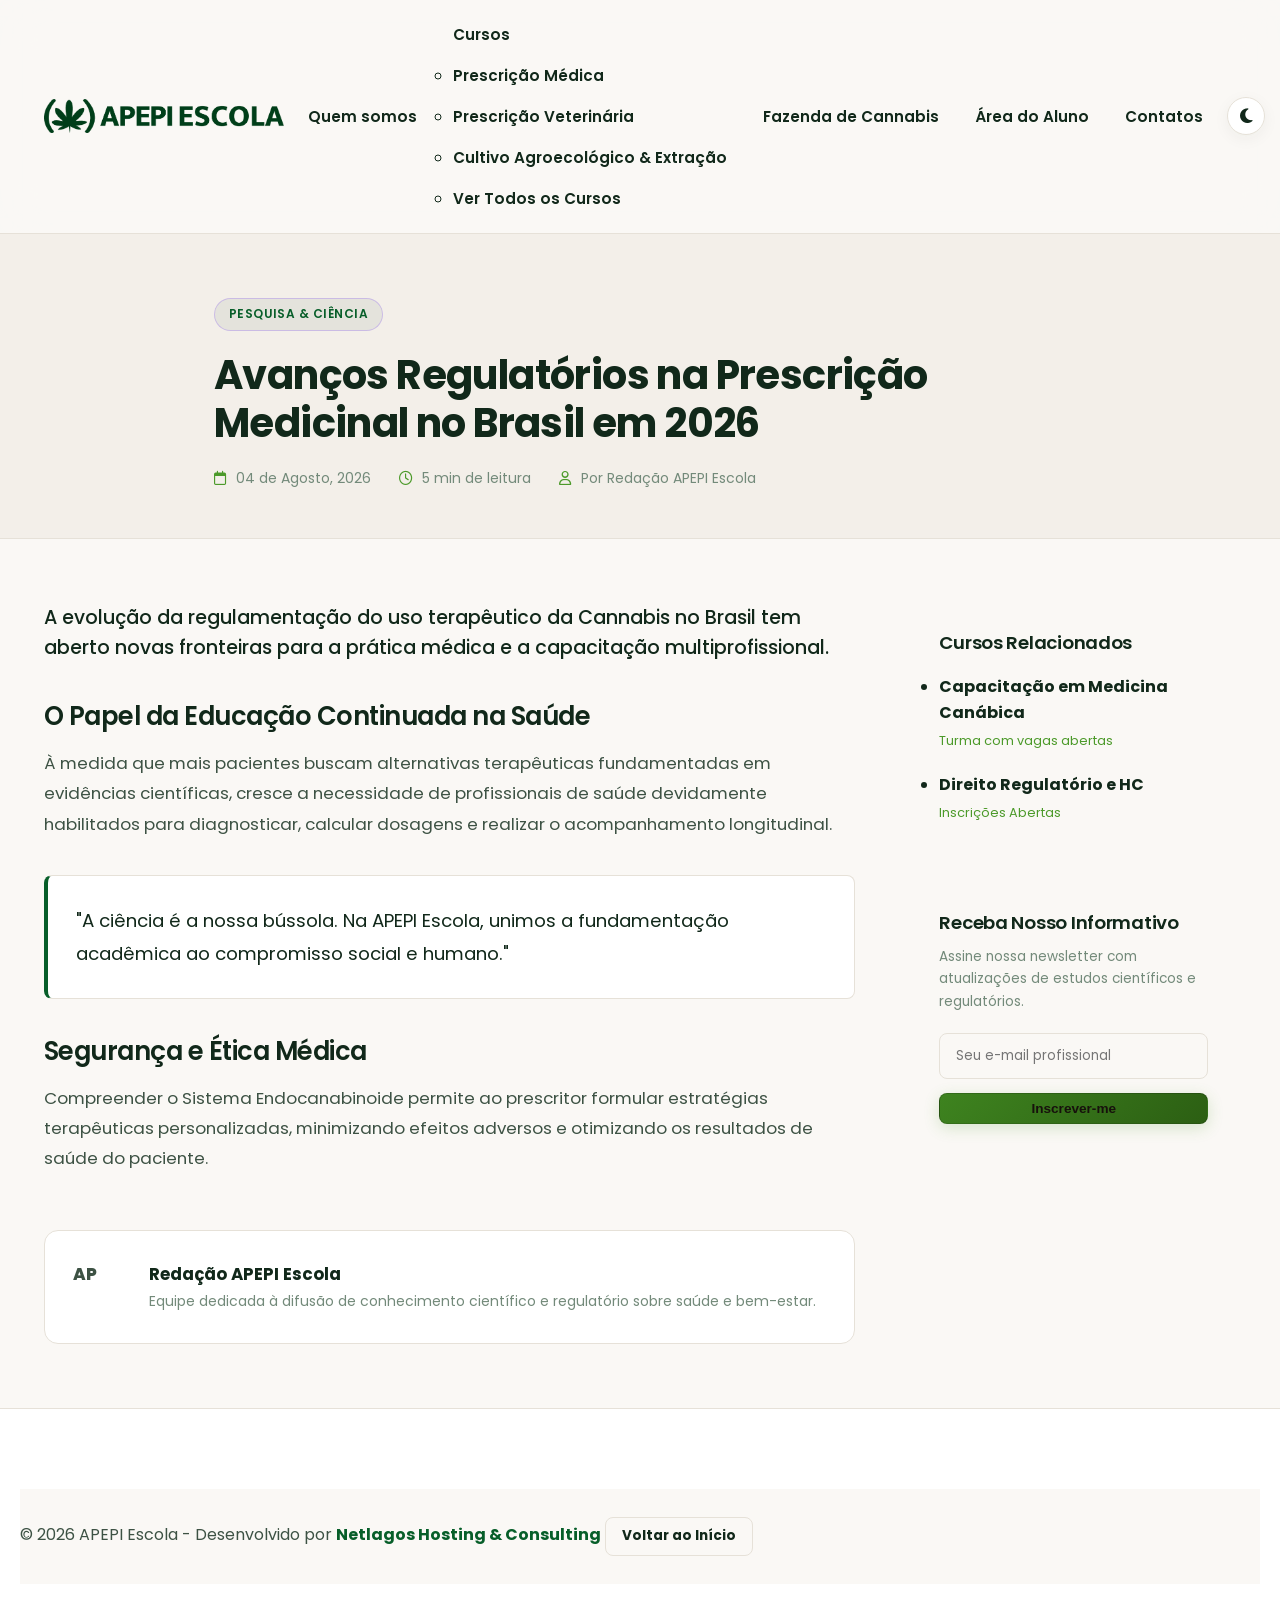
==== commit d3964091: "feat: atualizar tema WordPress apepi-escola com suporte a dark mode, novas secoes e imagens" ====
--- a/blog-single.html
+++ b/blog-single.html
@@ -1,5 +1,5 @@
 <!DOCTYPE html>
-<html lang="pt-BR" data-theme="dark">
+<html lang="pt-BR">
 <head>
   <meta charset="UTF-8">
   <meta name="viewport" content="width=device-width, initial-scale=1.0">
@@ -17,9 +17,17 @@
       </a>
 
       <nav>
-        <ul class="nav-links" id="navLinks">
+                <ul class="nav-links" id="navLinks">
           <li><a href="quem-somos.html">Quem somos</a></li>
-          <li><a href="index.html#cursos">Cursos</a></li>
+          <li class="menu-item-has-children">
+            <a href="index.html#cursos">Cursos</a>
+            <ul class="sub-menu">
+              <li><a href="course-detail.html">Prescrição Médica</a></li>
+              <li><a href="course-detail-vet.html">Prescrição Veterinária</a></li>
+              <li><a href="course-detail-cultivo.html">Cultivo Agroecológico & Extração</a></li>
+              <li><a href="index.html#cursos">Ver Todos os Cursos</a></li>
+            </ul>
+          </li>
           <li><a href="fazenda.html">Fazenda de Cannabis</a></li>
           <li><a href="index.html#contato">Área do Aluno</a></li>
           <li><a href="index.html#contato">Contatos</a></li>
@@ -27,9 +35,8 @@
       </nav>
 
       <div class="nav-actions">
-        <a href="index.html#cursos" class="btn btn-primary btn-sm">Ver Cursos</a>
-        <button id="themeToggleBtn" class="theme-toggle-btn" title="Mudar para Modo Claro" aria-label="Mudar para Modo Claro">
-          <i class="fa-solid fa-sun"></i>
+        <button id="themeToggleBtn" class="theme-toggle-btn" title="Alternar Modo de Cores" aria-label="Alternar Modo de Cores">
+          <i class="fa-solid fa-moon"></i>
         </button>
         <button class="mobile-menu-btn" id="mobileMenuBtn" aria-label="Abrir Menu">
           <i class="fa-solid fa-bars"></i>
@@ -63,7 +70,7 @@
       </p>
 
       <div style="background: var(--surface); border-left: 4px solid var(--primary-hover); padding: 1.75rem; border-radius: 8px; margin: 2.25rem 0; border: 1px solid var(--border-color); border-left: 4px solid var(--primary-hover);">
-        <p class="font-serif" style="margin: 0; color: var(--text-primary); font-size:1.15rem;">
+        <p class="" style="margin: 0; color: var(--text-primary); font-size:1.15rem;">
           "A ciência é a nossa bússola. Na APEPI Escola, unimos a fundamentação acadêmica ao compromisso social e humano."
         </p>
       </div>
--- a/styles.css
+++ b/styles.css
@@ -1,3 +1,15 @@
+/*
+Theme Name: APEPI Escola
+Theme URI: https://apepi.org.br
+Author: Netlagos Consulting
+Author URI: https://netlagos.com.br
+Description: Tema oficial da APEPI Escola - A principal Escola Brasileira de Cannabis Medicinal. Totalmente responsivo, suporte a Dark Mode, menus dinâmicos e Custom Post Types.
+Version: 1.0.0
+License: GNU General Public License v2 or later
+Text Domain: apepi-escola
+Tags: custom-menu, dark-mode, responsive-layout, education, medical, custom-post-types
+*/
+
 @import url('https://fonts.googleapis.com/css2?family=Belleza&family=Poppins:ital,wght@0,300;0,400;0,500;0,600;0,700;0,800;1,400&family=Inter:ital,opsz,wght@0,14..32,300..700;1,14..32,300..700&display=swap');
 @import url('https://cdnjs.cloudflare.com/ajax/libs/font-awesome/6.4.0/css/all.min.css');
 
@@ -55,43 +67,45 @@
 }
 
 [data-theme="dark"] {
-  /* Premium Luminous Emerald Obsidian Theme */
-  --bg-primary: #070C0A;       /* Preto carvão com profundidade florestal */
-  --bg-secondary: #0D1411;     /* Superfície secundária refinada */
-  --bg-tertiary: #131E19;      /* Tom de divisão e cartões profundos */
-  --surface: #101914;          /* Ardósia escura com toque esmeralda */
-  --surface-hover: #17241D;    /* Destaque ao passar o mouse */
-
-  --text-primary: #F1F7F4;     /* Branco esmeralda límpido e de altíssimo contraste */
-  --text-secondary: #B0C4B8;   /* Cinza esverdeado claro altamente legível */
-  --text-muted: #7E9689;       /* Tom atenuado, porém claro e nítido */
-
-  --primary: #2EAD65;          /* Verde Esmeralda Vibrante (Leitura perfeita sobre fundo escuro) */
-  --primary-hover: #3ADB7F;    /* Esmeralda luminoso em hover */
-  --primary-active: #228B4E;   /* Esmeralda denso para estados ativos */
-  --primary-light: rgba(46, 173, 101, 0.16);
-
-  --secondary: #4ADE80;        /* Verde Folha Luminous para ícones, badges e destaques */
-  --secondary-hover: #22C55E;  /* Verde vibrante para hover */
-  --secondary-active: #16A34A;
-  --secondary-light: rgba(74, 222, 128, 0.15);
-
-  --accent-gold: #F59E0B;      /* Dourado quente e radiante para destaques premium */
-  --accent-gold-light: rgba(245, 158, 11, 0.15);
-
-  --text-on-primary: #050806;
-  --text-on-secondary: #050806;
-
-  --shadow-sm: 0 4px 20px rgba(0, 0, 0, 0.6);
-  --shadow-md: 0 12px 35px rgba(0, 0, 0, 0.7);
-  --shadow-lg: 0 24px 60px rgba(0, 0, 0, 0.8);
-  --shadow-glow: 0 0 25px rgba(46, 173, 101, 0.25);      /* Brilho esmeralda sofisticado */
-  --shadow-emerald: 0 0 25px rgba(74, 222, 128, 0.2);   /* Brilho folha luminoso */
-
-  --glass-bg: rgba(7, 12, 10, 0.92);
-  --glass-card: rgba(16, 25, 20, 0.9);
-  --border-color: rgba(255, 255, 255, 0.08);       /* Linhas de divisão sutis e elegantes */
-  --border-hover: rgba(74, 222, 128, 0.4);
+  /* Earth, Timber & Organic Botanical Palette (Terra, Madeira e Folhas) */
+  --bg-primary: #17110C;       /* Marrom Terra Profunda / Deep Earth Charcoal */
+  --bg-secondary: #221811;     /* Madeira Acetinada Escura / Deep Chestnut Timber */
+  --bg-tertiary: #2D2016;      /* Solo fértil de cultivo / Rich Cultivation Soil */
+  --surface: #261A12;          /* Superfície em Madeira de Nogueira Escura */
+  --surface-hover: #33241A;    /* Destaque suave em tom madeira quente */
+
+  /* Tipografia em Marfim Orgânico (Solicitado pela Cliente) */
+  --text-primary: #F7F0E6;     /* Marfim Natural Quente (Warm Natural Ivory) */
+  --text-secondary: #E4D7C5;   /* Marfim Pergaminho Aveludado */
+  --text-muted: #BAAA96;       /* Argila Marfim Muted */
+
+  --primary: #F7F0E6;          /* Títulos soberanos em Marfim Orgânico */
+  --primary-hover: #FFFBF5;    /* Marfim reluzente em hover */
+  --primary-active: #EADFCF;
+  --primary-light: rgba(247, 240, 230, 0.12);
+
+  /* Destaques em Tom Folha Verde Orgânica & Marfim Dourado */
+  --secondary: #7EA152;        /* Verde Folha Orgânica Viva (Natural Leaf Green) */
+  --secondary-hover: #8BB15E;
+  --secondary-active: #597B34;
+  --secondary-light: rgba(126, 161, 82, 0.16);
+
+  --accent-gold: #D49B4B;      /* Âmbar de Terra / Terracotta Amber Gold */
+  --accent-gold-light: rgba(212, 155, 75, 0.16);
+
+  --text-on-primary: #17110C;
+  --text-on-secondary: #17110C;
+
+  --shadow-sm: 0 4px 20px rgba(0, 0, 0, 0.7);
+  --shadow-md: 0 12px 35px rgba(0, 0, 0, 0.8);
+  --shadow-lg: 0 24px 60px rgba(0, 0, 0, 0.9);
+  --shadow-glow: 0 0 30px rgba(247, 240, 230, 0.14);
+  --shadow-emerald: 0 0 25px rgba(126, 161, 82, 0.22);
+
+  --glass-bg: rgba(23, 17, 12, 0.94);
+  --glass-card: rgba(38, 26, 18, 0.93);
+  --border-color: rgba(247, 240, 230, 0.12);    /* Linhas em tom marfim terra */
+  --border-hover: rgba(126, 161, 82, 0.4);
 }
 
 /* Specific Dark Mode Icon & Contrast Enhancements */
@@ -398,26 +412,33 @@
 }
 
 .btn-primary {
-  background: linear-gradient(135deg, var(--primary), var(--primary-active));
-  color: var(--text-on-primary) !important;
-  box-shadow: var(--shadow-glow);
+  background: linear-gradient(135deg, var(--secondary) 0%, var(--secondary-hover) 100%) !important;
+  color: #17110C !important;
+  border: 1px solid rgba(0, 0, 0, 0.15) !important;
+  box-shadow: 0 4px 18px rgba(76, 154, 42, 0.25) !important;
+  font-weight: 700 !important;
 }
 
 .btn-primary:hover {
-  background: linear-gradient(135deg, var(--primary-hover), var(--primary));
-  transform: translateY(-2px);
-  box-shadow: 0 8px 25px rgba(139, 92, 246, 0.4);
+  background: linear-gradient(135deg, var(--secondary-hover) 0%, var(--secondary-active) 100%) !important;
+  color: #000000 !important;
+  transform: translateY(-2px) !important;
+  box-shadow: 0 8px 25px rgba(76, 154, 42, 0.35) !important;
 }
 
 .btn-secondary {
-  background: var(--secondary);
-  color: var(--text-on-secondary) !important;
-  box-shadow: var(--shadow-emerald);
+  background: linear-gradient(135deg, var(--secondary-hover) 0%, var(--secondary-active) 100%) !important;
+  color: #17110C !important;
+  border: 1px solid rgba(0, 0, 0, 0.15) !important;
+  box-shadow: 0 4px 16px rgba(76, 154, 42, 0.2) !important;
+  font-weight: 700 !important;
 }
 
 .btn-secondary:hover {
-  background: var(--secondary-hover);
-  transform: translateY(-2px);
+  background: linear-gradient(135deg, var(--secondary) 0%, var(--secondary-hover) 100%) !important;
+  color: #000000 !important;
+  transform: translateY(-2px) !important;
+  box-shadow: 0 8px 22px rgba(76, 154, 42, 0.3) !important;
 }
 
 .btn-outline {
@@ -2578,6 +2599,218 @@
   border-color: var(--primary);
   transform: translateY(-3px);
   box-shadow: var(--shadow-sm);
+}
+
+/* ==========================================================================
+   ULTRA-MODERN 3D GLASS ICON SYSTEM (UI/UX REDESIGN)
+   ========================================================================== */
+
+/* Generic Icon Container Base Style (Squircles with Glass Layering) */
+.stat-icon-wrapper,
+.dif-icon-holder,
+.dest-icon-holder,
+.flow-step-icon,
+.acc-icon,
+.sticky-icon,
+.cfc-icon-wrapper,
+.aud-icon,
+.cta-icon-holder,
+.contact-icon-pill {
+  position: relative;
+  display: inline-flex !important;
+  align-items: center;
+  justify-content: center;
+  border-radius: 16px !important;
+  background: linear-gradient(135deg, rgba(76, 154, 42, 0.14) 0%, rgba(0, 62, 25, 0.04) 100%) !important;
+  border: 1px solid rgba(76, 154, 42, 0.22) !important;
+  box-shadow: inset 0 1px 2px rgba(255, 255, 255, 0.7), 0 8px 20px -6px rgba(0, 62, 25, 0.12) !important;
+  backdrop-filter: blur(10px);
+  -webkit-backdrop-filter: blur(10px);
+  transition: all 0.4s cubic-bezier(0.16, 1, 0.3, 1) !important;
+  overflow: hidden;
+}
+
+/* Glass Shine Reflection Overlay */
+.stat-icon-wrapper::after,
+.dif-icon-holder::after,
+.dest-icon-holder::after,
+.flow-step-icon::after,
+.acc-icon::after,
+.sticky-icon::after,
+.cfc-icon-wrapper::after,
+.aud-icon::after,
+.cta-icon-holder::after {
+  content: '';
+  position: absolute;
+  top: 0;
+  left: -60%;
+  width: 100%;
+  height: 100%;
+  background: linear-gradient(90deg, transparent, rgba(255, 255, 255, 0.4), transparent);
+  transform: skewX(-25deg);
+  transition: 0.6s ease;
+  pointer-events: none;
+}
+
+/* Gradient Icon Fill & Duotone Glow */
+.stat-icon-wrapper i,
+.dif-icon-holder i,
+.card-badge-icon i,
+.dest-icon-holder i,
+.flow-step-icon i,
+.step-icon-circle i,
+.pilar-badge-icon i,
+.acc-icon i,
+.sticky-icon i,
+.cfc-icon-wrapper i,
+.aud-icon i,
+.cta-icon-holder i,
+.contact-icon-pill i,
+.service-inc-card i {
+  background: linear-gradient(135deg, var(--secondary) 0%, var(--primary-hover) 100%);
+  -webkit-background-clip: text;
+  background-clip: text;
+  -webkit-text-fill-color: transparent;
+  display: inline-block;
+  transition: all 0.35s ease;
+  filter: drop-shadow(0 2px 5px rgba(0, 62, 25, 0.2));
+}
+
+/* Hover Dynamics & Micro-Interactions */
+.stat-item:hover .stat-icon-wrapper,
+.diferencial-card:hover .dif-icon-holder,
+.formation-card:hover .card-badge-icon,
+.destaque-card:hover .dest-icon-holder,
+.flow-step-card:hover .flow-step-icon,
+.evolution-step:hover .step-icon-circle,
+.pilar-card:hover .pilar-badge-icon,
+.accordion-item:hover .acc-icon,
+.c-feature-card:hover .cfc-icon-wrapper,
+.audience-card:hover .aud-icon,
+.cta-banner-content:hover .cta-icon-holder {
+  transform: translateY(-4px) scale(1.08) rotate(4deg) !important;
+  border-color: var(--secondary) !important;
+  box-shadow: inset 0 1px 2px rgba(255, 255, 255, 0.85), 0 14px 28px -6px rgba(76, 154, 42, 0.32) !important;
+}
+
+.stat-item:hover .stat-icon-wrapper::after,
+.diferencial-card:hover .dif-icon-holder::after,
+.destaque-card:hover .dest-icon-holder::after,
+.accordion-item:hover .acc-icon::after,
+.c-feature-card:hover .cfc-icon-wrapper::after,
+.audience-card:hover .aud-icon::after {
+  left: 150%;
+}
+
+/* Specific Adjustments for Floating Circular Badges */
+.card-badge-icon,
+.pilar-badge-icon,
+.step-icon-circle {
+  border-radius: var(--radius-full) !important;
+  background: linear-gradient(135deg, var(--primary) 0%, var(--primary-active) 100%) !important;
+  border: 3px solid var(--surface) !important;
+  box-shadow: 0 8px 22px rgba(0, 62, 25, 0.25) !important;
+}
+
+.card-badge-icon i,
+.pilar-badge-icon i,
+.step-icon-circle i {
+  background: linear-gradient(135deg, #FFFFFF 0%, var(--secondary) 100%);
+  -webkit-background-clip: text;
+  background-clip: text;
+  -webkit-text-fill-color: transparent;
+}
+
+/* Dark Mode Icon System Overrides (Terra, Folhas e Marfim) */
+[data-theme="dark"] .stat-icon-wrapper,
+[data-theme="dark"] .dif-icon-holder,
+[data-theme="dark"] .card-badge-icon,
+[data-theme="dark"] .dest-icon-holder,
+[data-theme="dark"] .flow-step-icon,
+[data-theme="dark"] .step-icon-circle,
+[data-theme="dark"] .pilar-badge-icon,
+[data-theme="dark"] .acc-icon,
+[data-theme="dark"] .sticky-icon,
+[data-theme="dark"] .cfc-icon-wrapper,
+[data-theme="dark"] .aud-icon,
+[data-theme="dark"] .cta-icon-holder,
+[data-theme="dark"] .contact-icon-pill {
+  background: linear-gradient(135deg, rgba(126, 161, 82, 0.18) 0%, rgba(247, 240, 230, 0.06) 100%) !important;
+  border: 1px solid rgba(126, 161, 82, 0.3) !important;
+  box-shadow: inset 0 1px 1px rgba(247, 240, 230, 0.2), 0 10px 25px -5px rgba(0, 0, 0, 0.5) !important;
+}
+
+[data-theme="dark"] .stat-icon-wrapper i,
+[data-theme="dark"] .dif-icon-holder i,
+[data-theme="dark"] .card-badge-icon i,
+[data-theme="dark"] .dest-icon-holder i,
+[data-theme="dark"] .flow-step-icon i,
+[data-theme="dark"] .step-icon-circle i,
+[data-theme="dark"] .pilar-badge-icon i,
+[data-theme="dark"] .acc-icon i,
+[data-theme="dark"] .sticky-icon i,
+[data-theme="dark"] .cfc-icon-wrapper i,
+[data-theme="dark"] .aud-icon i,
+[data-theme="dark"] .cta-icon-holder i,
+[data-theme="dark"] .contact-icon-pill i,
+[data-theme="dark"] .service-inc-card i {
+  background: linear-gradient(135deg, #F7F0E6 0%, #7EA152 100%);
+  -webkit-background-clip: text;
+  background-clip: text;
+  -webkit-text-fill-color: transparent;
+  filter: drop-shadow(0 0 8px rgba(126, 161, 82, 0.4));
+}
+
+/* Video Play Button Pulse Glass Animation */
+.video-play-btn {
+  position: absolute;
+  top: 50%;
+  left: 50%;
+  transform: translate(-50%, -50%);
+  width: 58px;
+  height: 58px;
+  border-radius: var(--radius-full);
+  background: rgba(255, 255, 255, 0.88);
+  backdrop-filter: blur(14px);
+  -webkit-backdrop-filter: blur(14px);
+  border: 1.5px solid rgba(255, 255, 255, 0.8);
+  box-shadow: 0 12px 35px rgba(0, 0, 0, 0.35), 0 0 0 0 rgba(76, 154, 42, 0.45);
+  display: flex;
+  align-items: center;
+  justify-content: center;
+  cursor: pointer;
+  transition: var(--transition);
+  animation: playPulse 2.5s infinite;
+  z-index: 5;
+}
+
+.video-play-btn i {
+  font-size: 1.4rem;
+  background: linear-gradient(135deg, var(--secondary), var(--primary));
+  -webkit-background-clip: text;
+  background-clip: text;
+  -webkit-text-fill-color: transparent;
+  margin-left: 3px;
+}
+
+@keyframes playPulse {
+  0% { box-shadow: 0 12px 35px rgba(0, 0, 0, 0.35), 0 0 0 0 rgba(76, 154, 42, 0.5); }
+  70% { box-shadow: 0 12px 35px rgba(0, 0, 0, 0.35), 0 0 0 16px rgba(76, 154, 42, 0); }
+  100% { box-shadow: 0 12px 35px rgba(0, 0, 0, 0.35), 0 0 0 0 rgba(76, 154, 42, 0); }
+}
+
+[data-theme="dark"] .video-play-btn {
+  background: rgba(16, 25, 20, 0.85);
+  border: 1.5px solid rgba(74, 222, 128, 0.4);
+  box-shadow: 0 12px 35px rgba(0, 0, 0, 0.6), 0 0 0 0 rgba(74, 222, 128, 0.4);
+}
+
+[data-theme="dark"] .video-play-btn i {
+  background: linear-gradient(135deg, #4ADE80, #34D399);
+  -webkit-background-clip: text;
+  background-clip: text;
+  -webkit-text-fill-color: transparent;
+  filter: drop-shadow(0 0 8px rgba(74, 222, 128, 0.5));
 }
 
 .footer-bottom {
